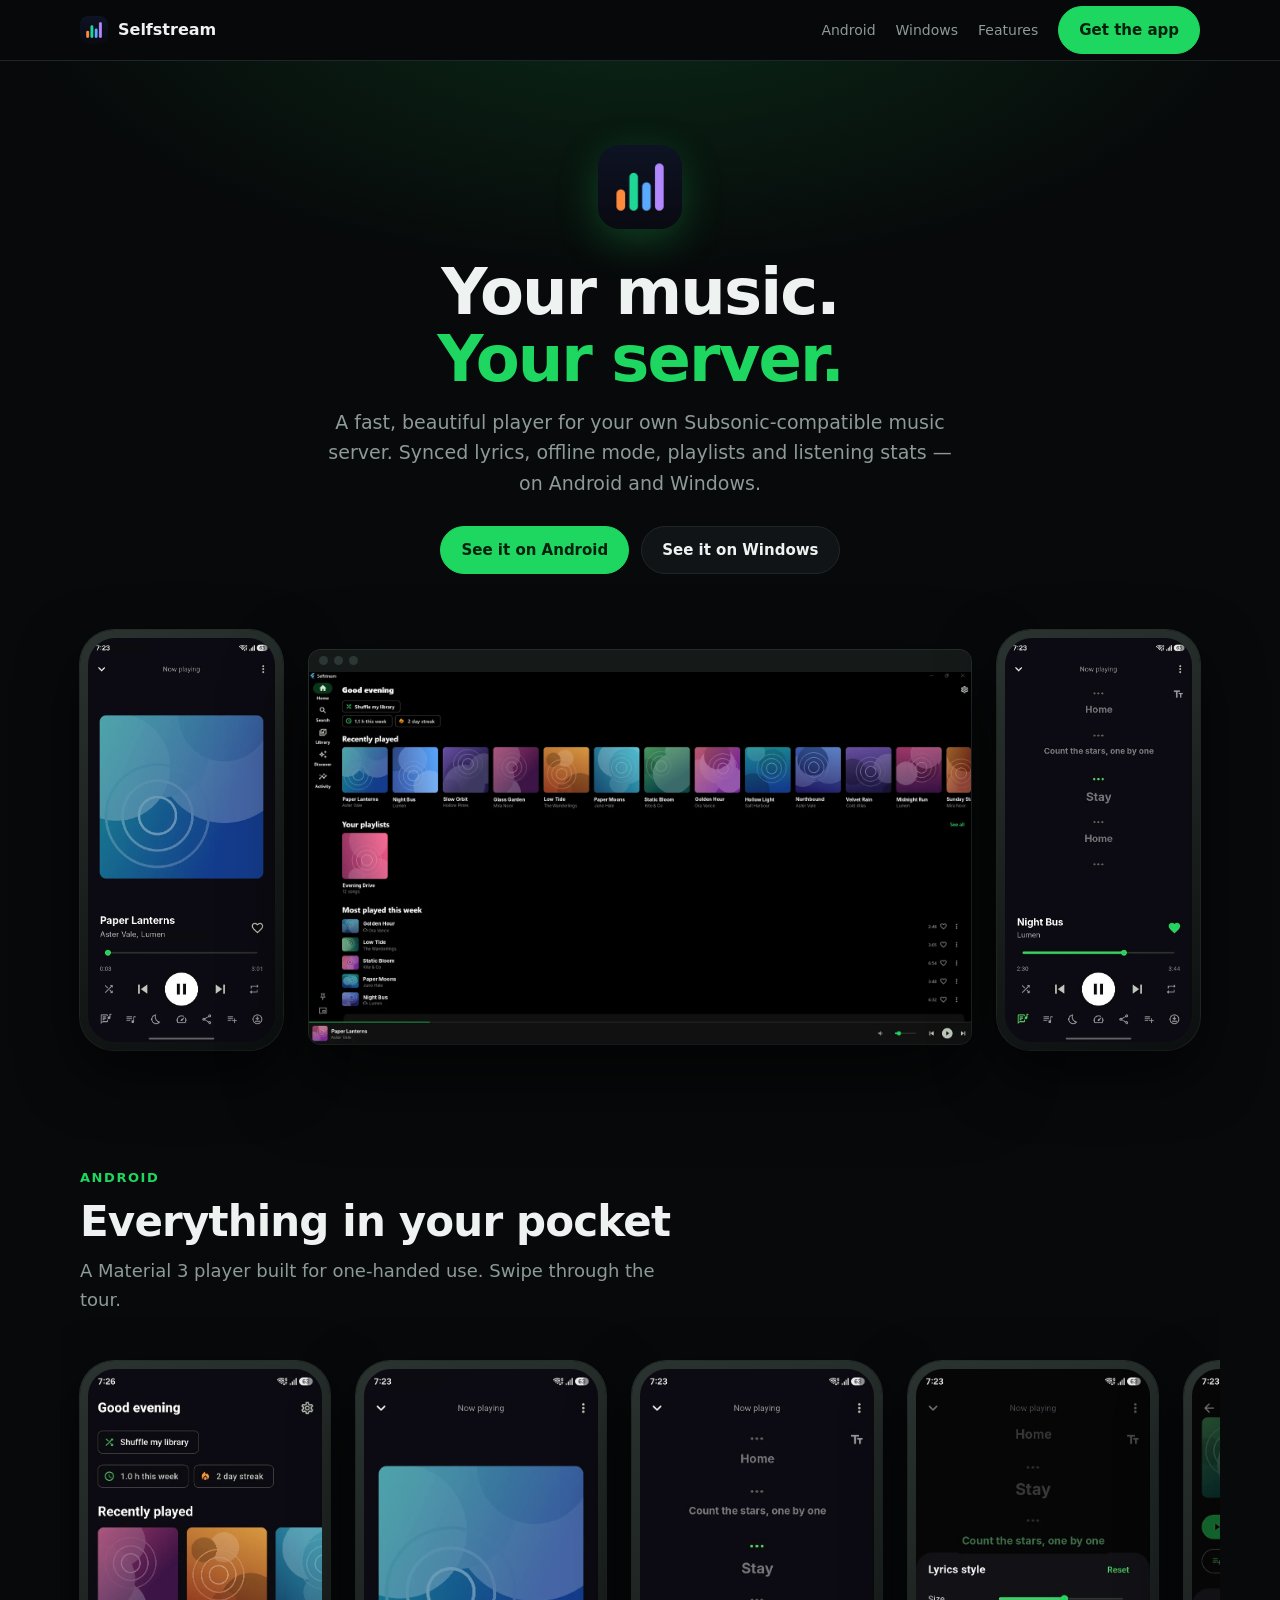
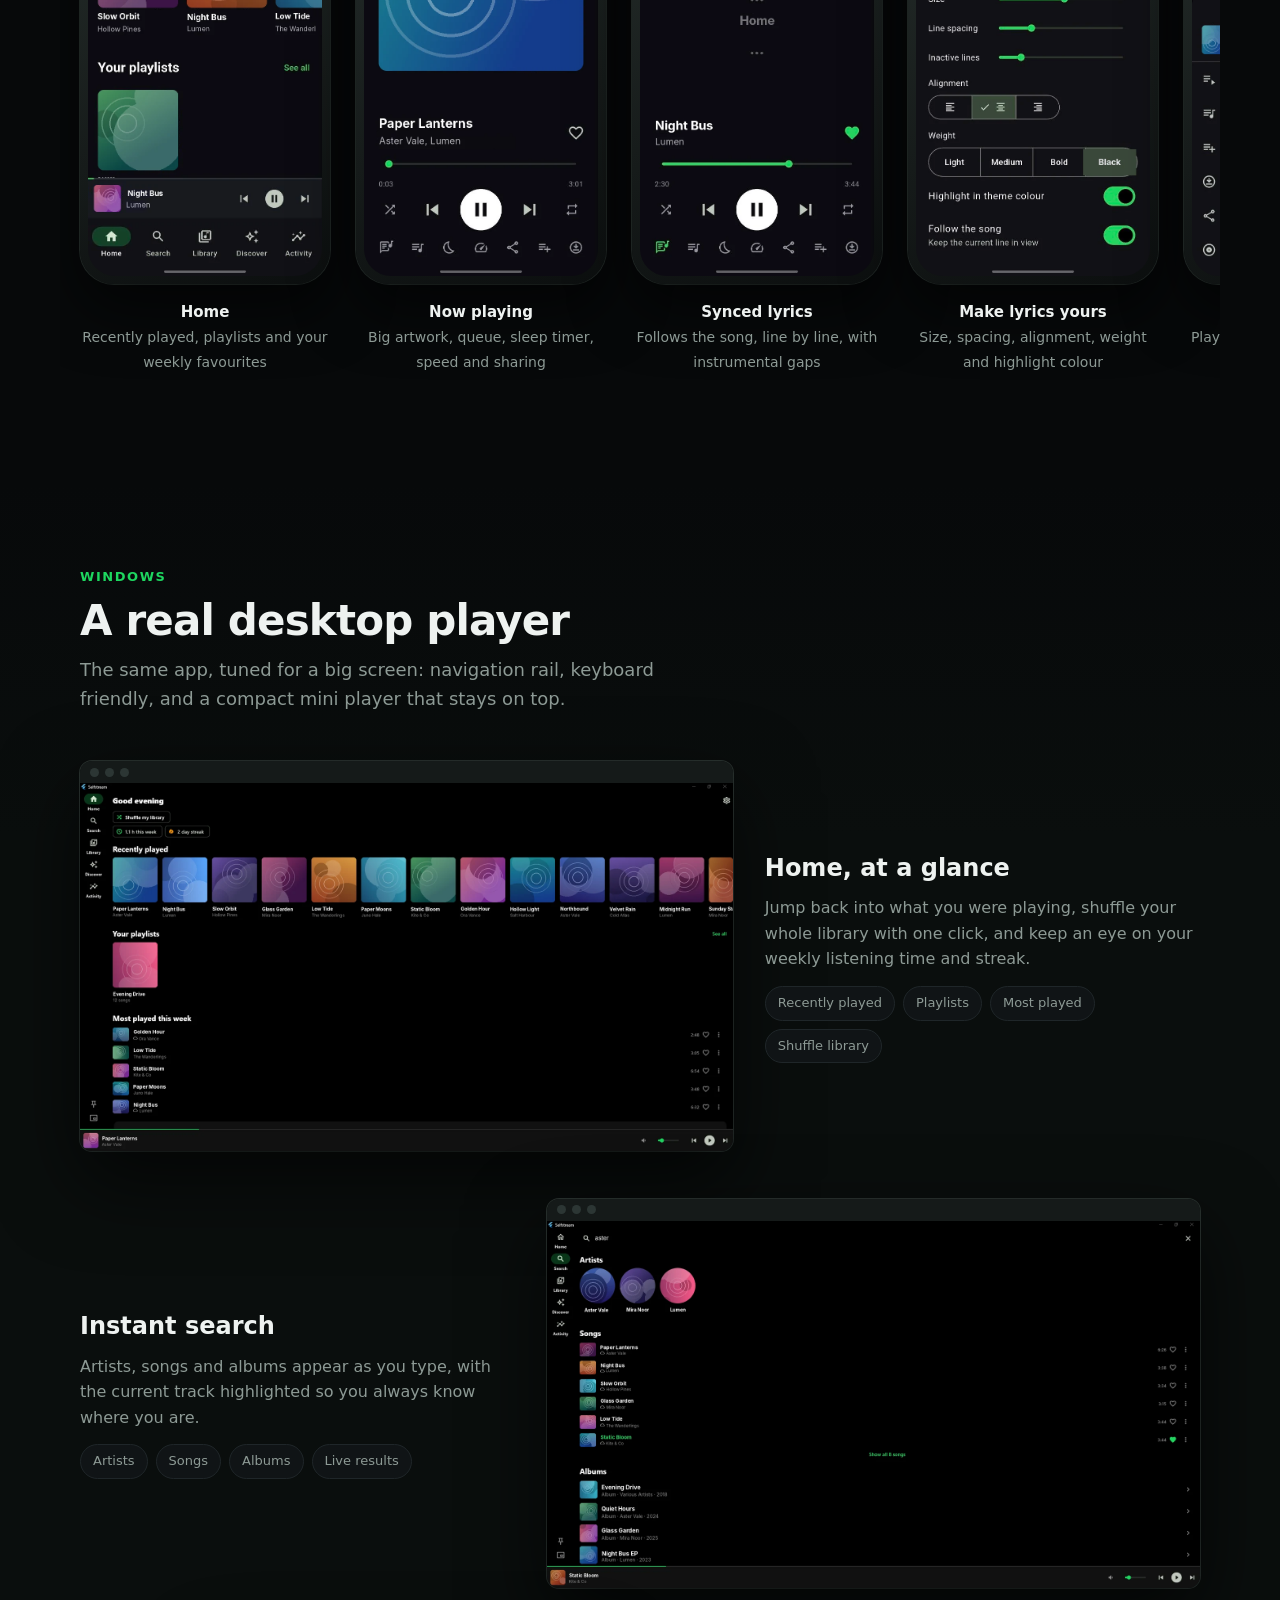
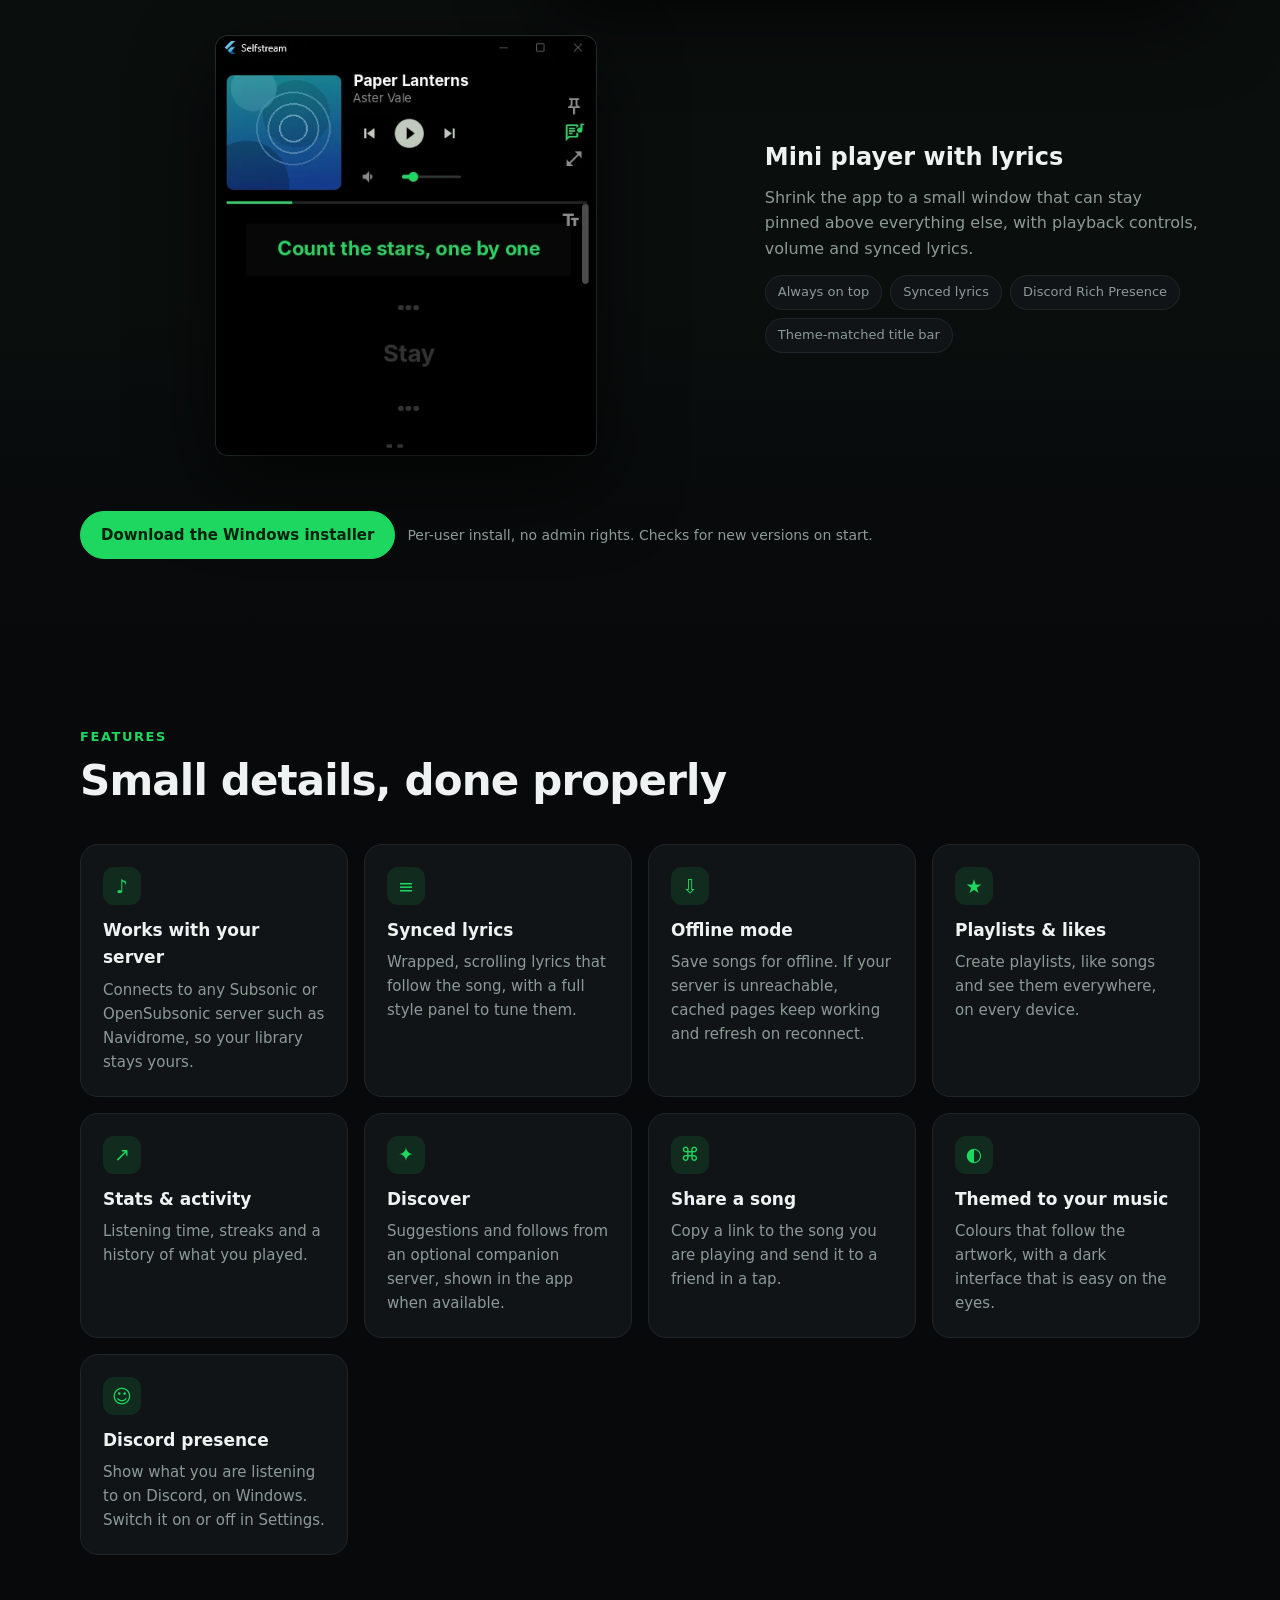
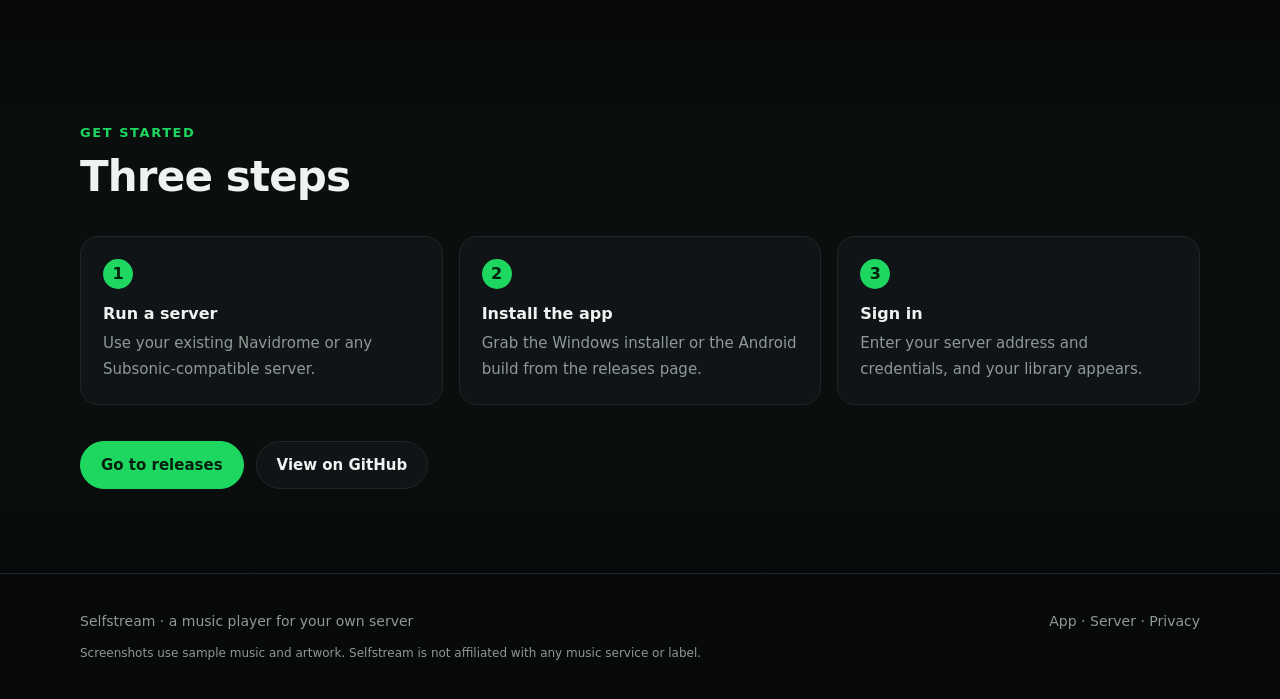
==== website/index.html @ 6398e638 "Add showcase website for Vercel Co-Authored-By: Claude Sonnet 5.5 <noreply@anthropic.com> Claude-Ses" ====
<!doctype html>
<html lang="en">
<head>
<meta charset="utf-8">
<meta name="viewport" content="width=device-width,initial-scale=1">
<title>Selfstream — your music, your server</title>
<meta name="description" content="Selfstream is a fast, good-looking music player for your own Subsonic-compatible server. Android and Windows, with lyrics, offline mode, playlists and stats.">
<meta property="og:title" content="Selfstream — your music, your server">
<meta property="og:description" content="A fast, good-looking music player for your own server. Android and Windows.">
<meta property="og:image" content="img/windows-home.webp">
<meta name="theme-color" content="#07090a">
<link rel="icon" href="favicon.png">
<link rel="stylesheet" href="style.css">
</head>
<body>
<nav><div class="wrap">
  <a class="brand" href="#top"><img src="img/icon.png" alt="">Selfstream</a>
  <span class="sp"></span>
  <a class="l" href="#android">Android</a><a class="l" href="#windows">Windows</a><a class="l" href="#features">Features</a>
  <a class="btn p" href="https://github.com/TaiDies/selfstream/releases" target="_blank" rel="noopener">Get the app</a>
</div></nav>

<header class="hero" id="top"><div class="wrap">
  <img class="ic" src="img/icon.png" alt="Selfstream icon">
  <h1>Your music.<br><em>Your server.</em></h1>
  <p class="lead">A fast, beautiful player for your own Subsonic-compatible music server. Synced lyrics, offline mode, playlists and listening stats — on Android and Windows.</p>
  <div class="cta">
    <a class="btn p" href="#android">See it on Android</a>
    <a class="btn" href="#windows">See it on Windows</a>
  </div>
  <div class="hero-shots">
    <div class="phone"><img src="img/android-player.webp" alt="Now playing screen on Android"></div>
    <div class="win"><div class="bar"><i></i><i></i><i></i></div><img src="img/windows-home.webp" alt="Home screen on Windows"></div>
    <div class="phone"><img src="img/android-lyrics.webp" alt="Synced lyrics on Android"></div>
  </div>
</div></header>

<section id="android"><div class="wrap">
  <div class="eyebrow">Android</div>
  <h2>Everything in your pocket</h2>
  <p class="sub">A Material 3 player built for one-handed use. Swipe through the tour.</p>
  <div class="rail">
    <figure><div class="phone"><img loading="lazy" src="img/android-home.webp" alt="Android home screen"></div><figcaption><b>Home</b><span>Recently played, playlists and your weekly favourites</span></figcaption></figure>
    <figure><div class="phone"><img loading="lazy" src="img/android-player.webp" alt="Android now playing"></div><figcaption><b>Now playing</b><span>Big artwork, queue, sleep timer, speed and sharing</span></figcaption></figure>
    <figure><div class="phone"><img loading="lazy" src="img/android-lyrics.webp" alt="Android synced lyrics"></div><figcaption><b>Synced lyrics</b><span>Follows the song, line by line, with instrumental gaps</span></figcaption></figure>
    <figure><div class="phone"><img loading="lazy" src="img/android-lyrics-style.webp" alt="Android lyrics style options"></div><figcaption><b>Make lyrics yours</b><span>Size, spacing, alignment, weight and highlight colour</span></figcaption></figure>
    <figure><div class="phone"><img loading="lazy" src="img/android-album.webp" alt="Android album page with song menu"></div><figcaption><b>Albums &amp; actions</b><span>Play next, queue, playlists, offline and share in one menu</span></figcaption></figure>
    <figure><div class="phone"><img loading="lazy" src="img/android-library.webp" alt="Android library"></div><figcaption><b>Library</b><span>Liked songs, playlists, albums and artists</span></figcaption></figure>
    <figure><div class="phone"><img loading="lazy" src="img/android-activity.webp" alt="Android activity screen"></div><figcaption><b>Activity</b><span>Your listening history, streaks and stats</span></figcaption></figure>
  </div>
</div></section>

<section id="windows" class="alt"><div class="wrap">
  <div class="eyebrow">Windows</div>
  <h2>A real desktop player</h2>
  <p class="sub">The same app, tuned for a big screen: navigation rail, keyboard friendly, and a compact mini player that stays on top.</p>
  <div class="split">
    <div class="win"><div class="bar"><i></i><i></i><i></i></div><img loading="lazy" src="img/windows-home.webp" alt="Windows home screen"></div>
    <div class="txt"><h3>Home, at a glance</h3><p>Jump back into what you were playing, shuffle your whole library with one click, and keep an eye on your weekly listening time and streak.</p>
      <div class="chips"><span>Recently played</span><span>Playlists</span><span>Most played</span><span>Shuffle library</span></div></div>
  </div>
  <div class="split r">
    <div class="txt"><h3>Instant search</h3><p>Artists, songs and albums appear as you type, with the current track highlighted so you always know where you are.</p>
      <div class="chips"><span>Artists</span><span>Songs</span><span>Albums</span><span>Live results</span></div></div>
    <div class="win"><div class="bar"><i></i><i></i><i></i></div><img loading="lazy" src="img/windows-search.webp" alt="Windows search"></div>
  </div>
  <div class="split">
    <div class="mini"><div class="win"><img loading="lazy" src="img/windows-mini.webp" alt="Windows mini player with lyrics"></div></div>
    <div class="txt"><h3>Mini player with lyrics</h3><p>Shrink the app to a small window that can stay pinned above everything else, with playback controls, volume and synced lyrics.</p>
      <div class="chips"><span>Always on top</span><span>Synced lyrics</span><span>Discord Rich Presence</span><span>Theme-matched title bar</span></div></div>
  </div>
  <div class="cta" style="margin-top:56px;justify-content:flex-start"><a class="btn p" href="https://github.com/TaiDies/selfstream/releases" target="_blank" rel="noopener">Download the Windows installer</a>
  <span style="color:var(--mute);align-self:center;font-size:14px">Per-user install, no admin rights. Checks for new versions on start.</span></div>
</div></section>

<section id="features"><div class="wrap">
  <div class="eyebrow">Features</div>
  <h2>Small details, done properly</h2>
  <div class="grid">
    <div class="card"><div class="i">♪</div><h4>Works with your server</h4><p>Connects to any Subsonic or OpenSubsonic server such as Navidrome, so your library stays yours.</p></div>
    <div class="card"><div class="i">≡</div><h4>Synced lyrics</h4><p>Wrapped, scrolling lyrics that follow the song, with a full style panel to tune them.</p></div>
    <div class="card"><div class="i">⇩</div><h4>Offline mode</h4><p>Save songs for offline. If your server is unreachable, cached pages keep working and refresh on reconnect.</p></div>
    <div class="card"><div class="i">★</div><h4>Playlists &amp; likes</h4><p>Create playlists, like songs and see them everywhere, on every device.</p></div>
    <div class="card"><div class="i">↗</div><h4>Stats &amp; activity</h4><p>Listening time, streaks and a history of what you played.</p></div>
    <div class="card"><div class="i">✦</div><h4>Discover</h4><p>Suggestions and follows from an optional companion server, shown in the app when available.</p></div>
    <div class="card"><div class="i">⌘</div><h4>Share a song</h4><p>Copy a link to the song you are playing and send it to a friend in a tap.</p></div>
    <div class="card"><div class="i">◐</div><h4>Themed to your music</h4><p>Colours that follow the artwork, with a dark interface that is easy on the eyes.</p></div>
    <div class="card"><div class="i">☺</div><h4>Discord presence</h4><p>Show what you are listening to on Discord, on Windows. Switch it on or off in Settings.</p></div>
  </div>
</div></section>

<section class="alt"><div class="wrap">
  <div class="eyebrow">Get started</div>
  <h2>Three steps</h2>
  <div class="how">
    <div><b>Run a server</b><span>Use your existing Navidrome or any Subsonic-compatible server.</span></div>
    <div><b>Install the app</b><span>Grab the Windows installer or the Android build from the releases page.</span></div>
    <div><b>Sign in</b><span>Enter your server address and credentials, and your library appears.</span></div>
  </div>
  <div class="cta" style="margin-top:36px;justify-content:flex-start"><a class="btn p" href="https://github.com/TaiDies/selfstream/releases" target="_blank" rel="noopener">Go to releases</a><a class="btn" href="https://github.com/TaiDies/selfstream" target="_blank" rel="noopener">View on GitHub</a></div>
</div></section>

<footer><div class="wrap">
  <span>Selfstream · a music player for your own server</span>
  <span><a href="https://github.com/TaiDies/selfstream" target="_blank" rel="noopener">App</a> · <a href="https://github.com/TaiDies/selfstream-server" target="_blank" rel="noopener">Server</a> · <a href="https://github.com/TaiDies/selfstream/blob/main/docs/PRIVACY.md" target="_blank" rel="noopener">Privacy</a></span>
</div>
<div class="wrap" style="margin-top:12px;font-size:12px"><span>Screenshots use sample music and artwork. Selfstream is not affiliated with any music service or label.</span></div></footer>
</body></html>
---- website/style.css ----
:root{--bg:#07090a;--panel:#101416;--line:#1f2629;--text:#eef2f0;--mute:#8d9a95;--g:#1ed760;--g2:#0f8a3f}
*{box-sizing:border-box}html{scroll-behavior:smooth}
body{margin:0;background:var(--bg);color:var(--text);font:16px/1.6 Inter,system-ui,-apple-system,Segoe UI,Roboto,sans-serif;-webkit-font-smoothing:antialiased}
a{color:inherit;text-decoration:none}
.wrap{max-width:1160px;margin:0 auto;padding:0 20px}
nav{position:sticky;top:0;z-index:10;backdrop-filter:blur(14px);background:rgba(7,9,10,.75);border-bottom:1px solid var(--line)}
nav .wrap{display:flex;align-items:center;gap:20px;height:60px}
.brand{display:flex;align-items:center;gap:10px;font-weight:700}.brand img{width:28px;height:28px;border-radius:8px}
nav .sp{flex:1}nav a.l{color:var(--mute);font-size:14px}nav a.l:hover{color:var(--text)}
.btn{display:inline-flex;align-items:center;gap:8px;padding:11px 20px;border-radius:999px;font-weight:600;font-size:15px;border:1px solid var(--line);background:var(--panel);transition:.15s}
.btn:hover{border-color:#34403f;transform:translateY(-1px)}
.btn.p{background:var(--g);color:#04210e;border-color:var(--g)}.btn.p:hover{background:#3fe57a}
.hero{padding:84px 0 40px;text-align:center;background:radial-gradient(900px 420px at 50% -80px,rgba(30,215,96,.16),transparent 70%)}
.hero img.ic{width:84px;height:84px;border-radius:22px;box-shadow:0 12px 40px rgba(30,215,96,.25)}
h1{font-size:clamp(36px,6vw,64px);line-height:1.05;margin:22px 0 14px;letter-spacing:-.03em}
h1 em{font-style:normal;color:var(--g)}
.lead{max-width:640px;margin:0 auto 28px;color:var(--mute);font-size:19px}
.cta{display:flex;gap:12px;justify-content:center;flex-wrap:wrap}
.hero-shots{display:flex;justify-content:center;align-items:flex-end;gap:26px;margin-top:56px}
.hero-shots .win{width:min(760px,64vw)}.hero-shots .phone{width:min(230px,24vw);margin-bottom:-6px}
section{padding:84px 0}
.eyebrow{color:var(--g);font-weight:600;font-size:13px;letter-spacing:.12em;text-transform:uppercase}
h2{font-size:clamp(28px,4vw,42px);line-height:1.1;margin:10px 0 12px;letter-spacing:-.02em}
.sub{color:var(--mute);max-width:620px;font-size:18px;margin:0}
.phone{border-radius:34px;padding:8px;background:linear-gradient(160deg,#2a3330,#0c0f0f);box-shadow:0 24px 60px rgba(0,0,0,.6),0 0 0 1px #2a3330}
.phone img{display:block;width:100%;border-radius:27px}
.win{border-radius:12px;background:#0c0f0f;box-shadow:0 30px 80px rgba(0,0,0,.65),0 0 0 1px #2a3330;overflow:hidden}
.win .bar{height:22px;background:#151a19;display:flex;align-items:center;gap:6px;padding:0 10px}
.win .bar i{width:9px;height:9px;border-radius:50%;background:#2c3634;display:block}
.win img{display:block;width:100%}
.rail{display:flex;gap:26px;overflow-x:auto;padding:46px 20px 24px;margin:0 -20px;scroll-snap-type:x mandatory;scrollbar-width:thin;scrollbar-color:#2a3330 transparent}
.rail figure{margin:0;flex:0 0 250px;scroll-snap-align:center}
figcaption{margin-top:16px;text-align:center}figcaption b{display:block;font-size:15px}figcaption span{color:var(--mute);font-size:14px}
.split{display:grid;grid-template-columns:1.5fr 1fr;gap:32px;align-items:center;margin-top:48px}
.split.r{grid-template-columns:1fr 1.5fr}.split .txt h3{font-size:24px;margin:0 0 8px}.split .txt p{color:var(--mute);margin:0 0 14px}
.mini{width:min(380px,100%);justify-self:center}
.chips{display:flex;flex-wrap:wrap;gap:8px}.chips span{padding:6px 12px;border:1px solid var(--line);border-radius:999px;font-size:13px;color:var(--mute);background:var(--panel)}
.grid{display:grid;grid-template-columns:repeat(auto-fit,minmax(260px,1fr));gap:16px;margin-top:40px}
.card{background:var(--panel);border:1px solid var(--line);border-radius:18px;padding:22px}
.card .i{width:38px;height:38px;border-radius:11px;background:rgba(30,215,96,.12);color:var(--g);display:grid;place-items:center;font-size:19px;margin-bottom:12px}
.card h4{margin:0 0 6px;font-size:17px}.card p{margin:0;color:var(--mute);font-size:15px}
.alt{background:linear-gradient(180deg,transparent,#0a0e0d 20%,#0a0e0d 80%,transparent)}
.how{counter-reset:s;display:grid;grid-template-columns:repeat(auto-fit,minmax(240px,1fr));gap:16px;margin-top:36px}
.how div{counter-increment:s;background:var(--panel);border:1px solid var(--line);border-radius:18px;padding:22px}
.how div:before{content:counter(s);display:grid;place-items:center;width:30px;height:30px;border-radius:50%;background:var(--g);color:#04210e;font-weight:700;margin-bottom:12px}
.how b{display:block;margin-bottom:4px}.how span{color:var(--mute);font-size:15px}
footer{border-top:1px solid var(--line);padding:36px 0;color:var(--mute);font-size:14px}
footer .wrap{display:flex;flex-wrap:wrap;gap:16px;justify-content:space-between}
footer a:hover{color:var(--text)}
@media(max-width:820px){.split,.split.r{grid-template-columns:1fr}.hero-shots .phone{display:none}.hero-shots .win{width:100%}nav a.l{display:none}}
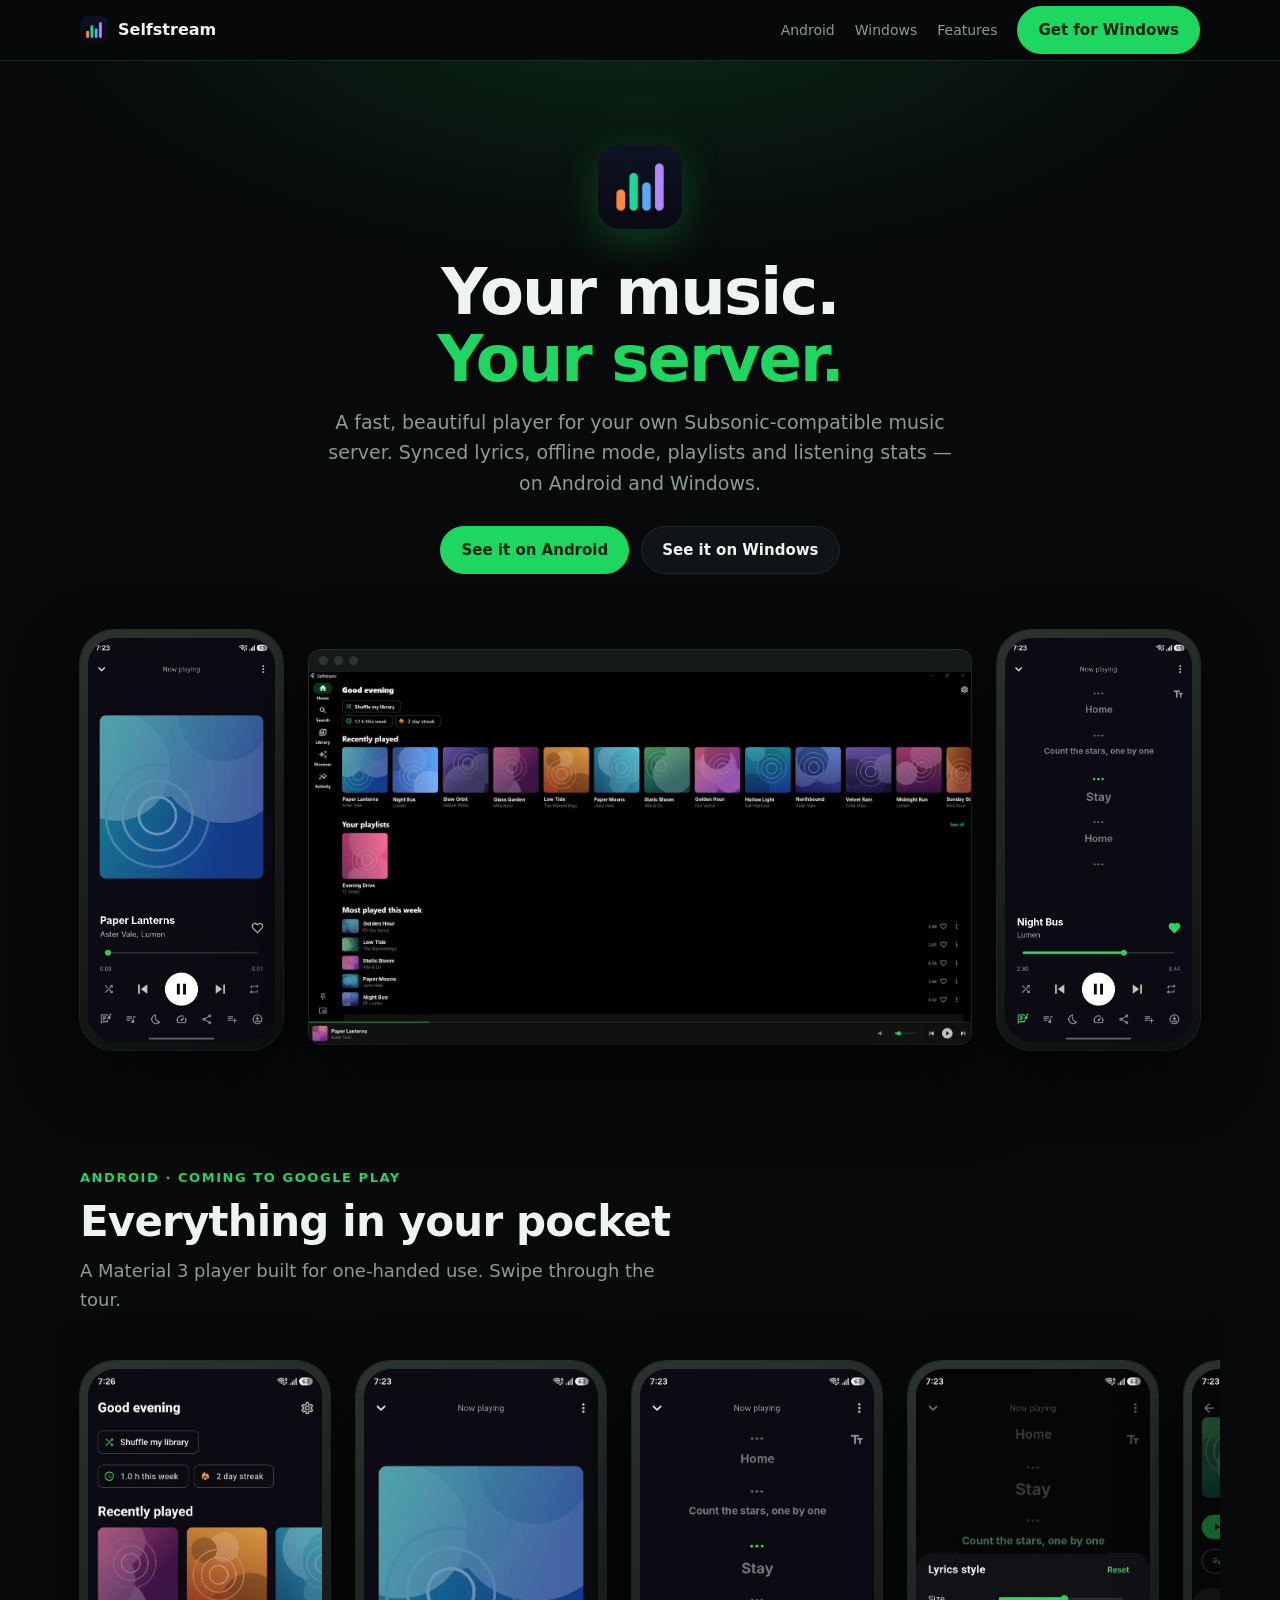
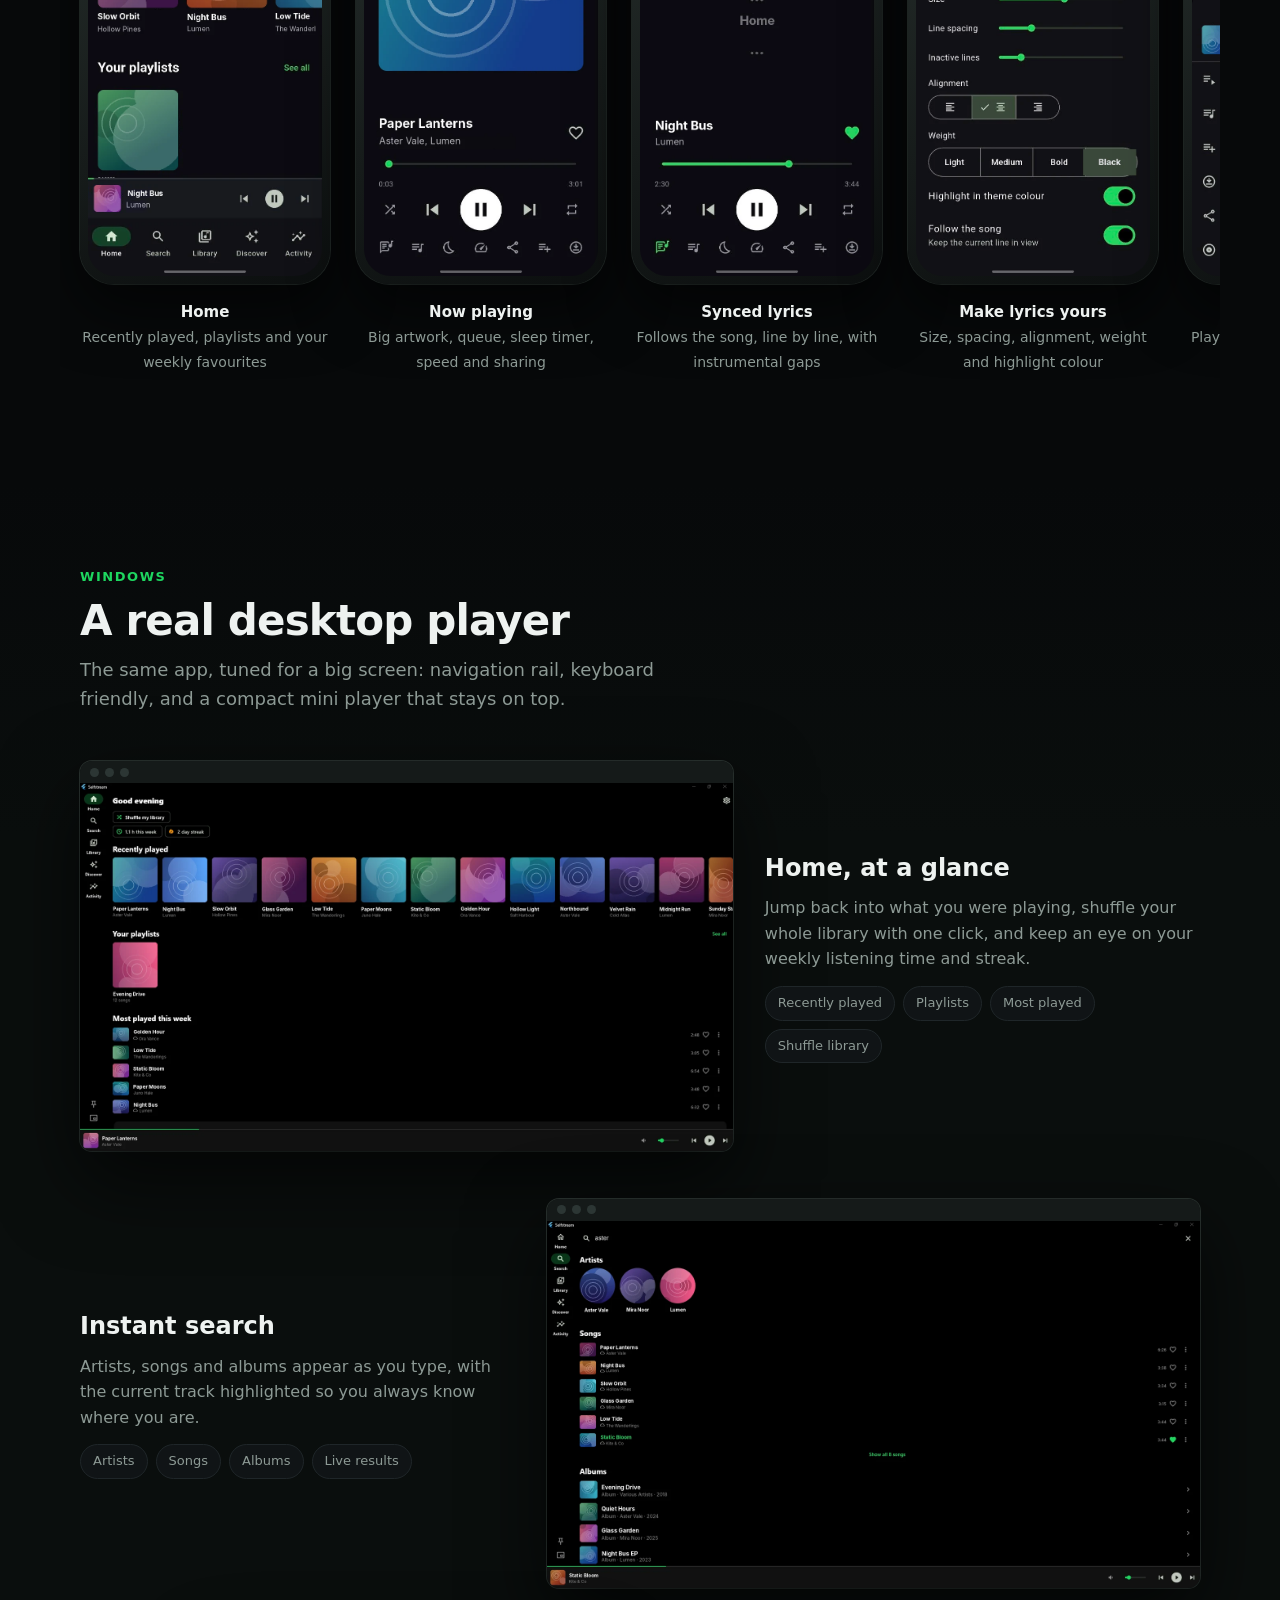
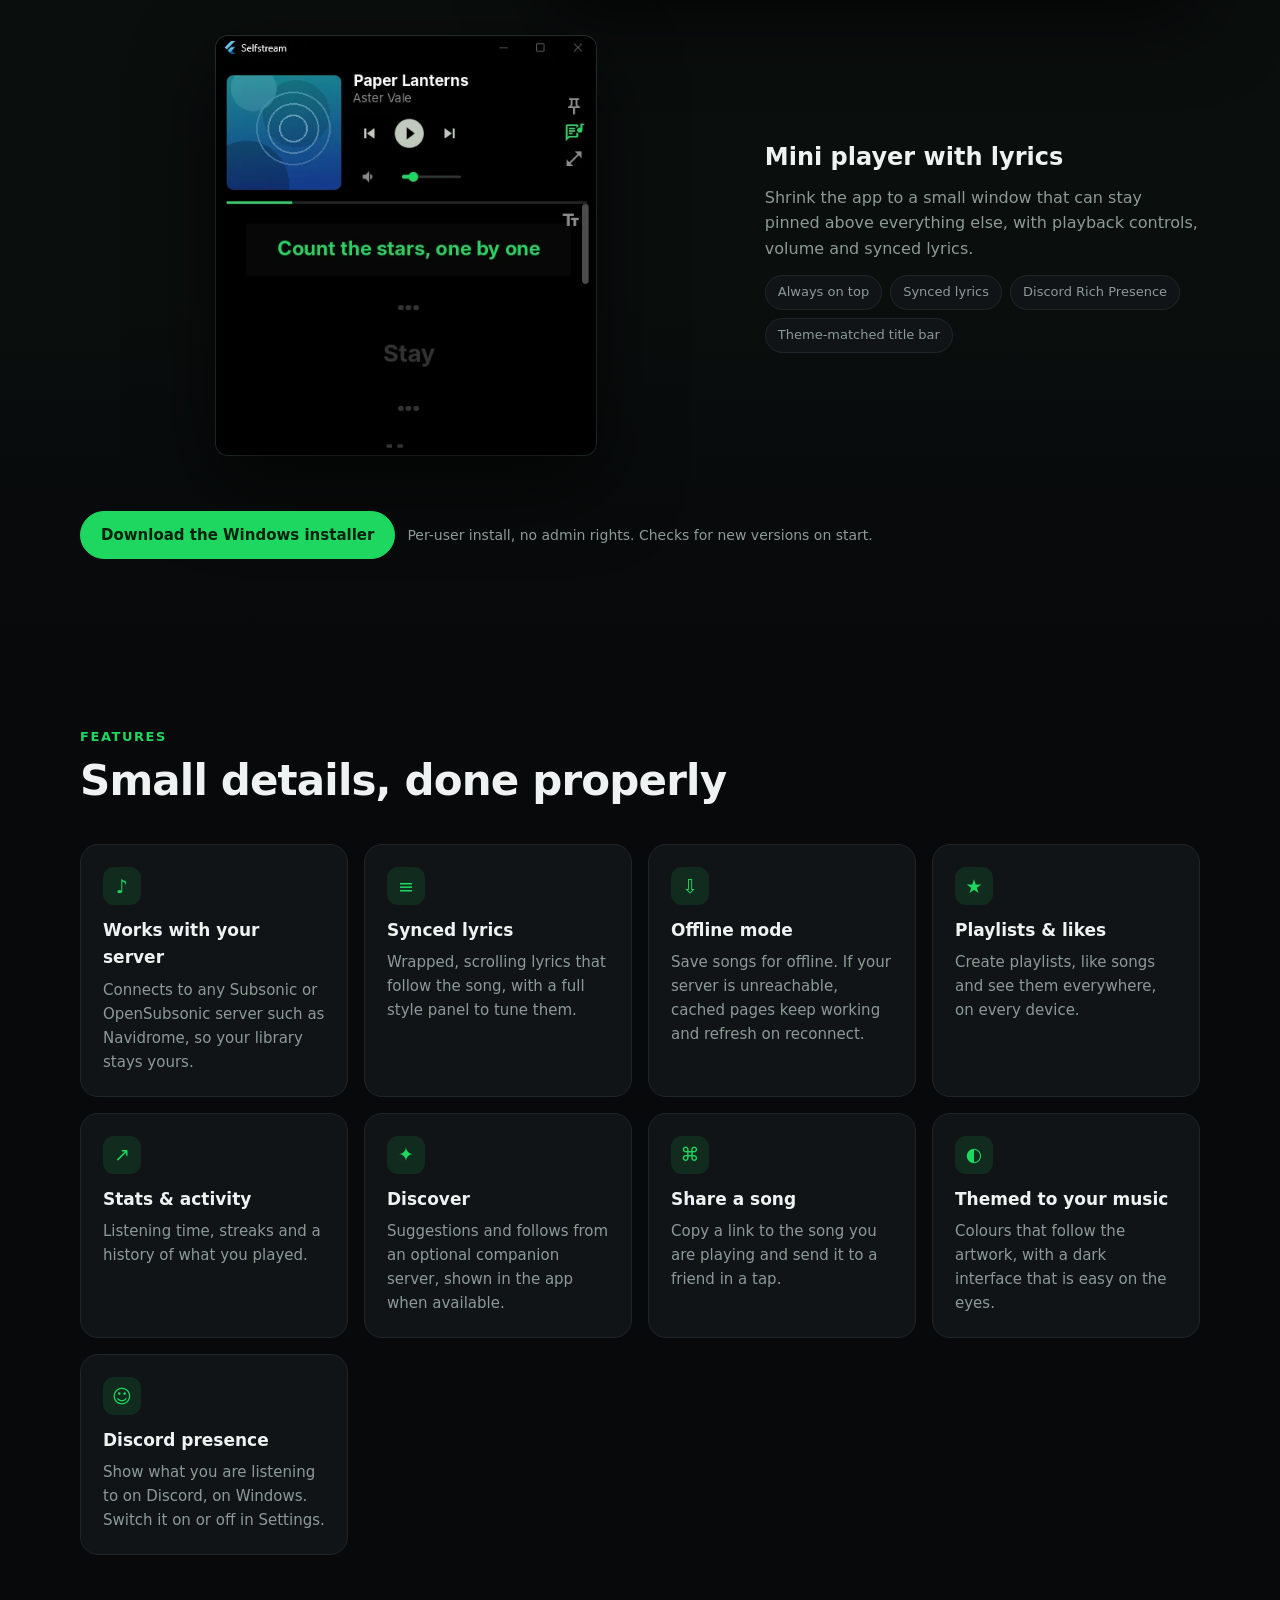
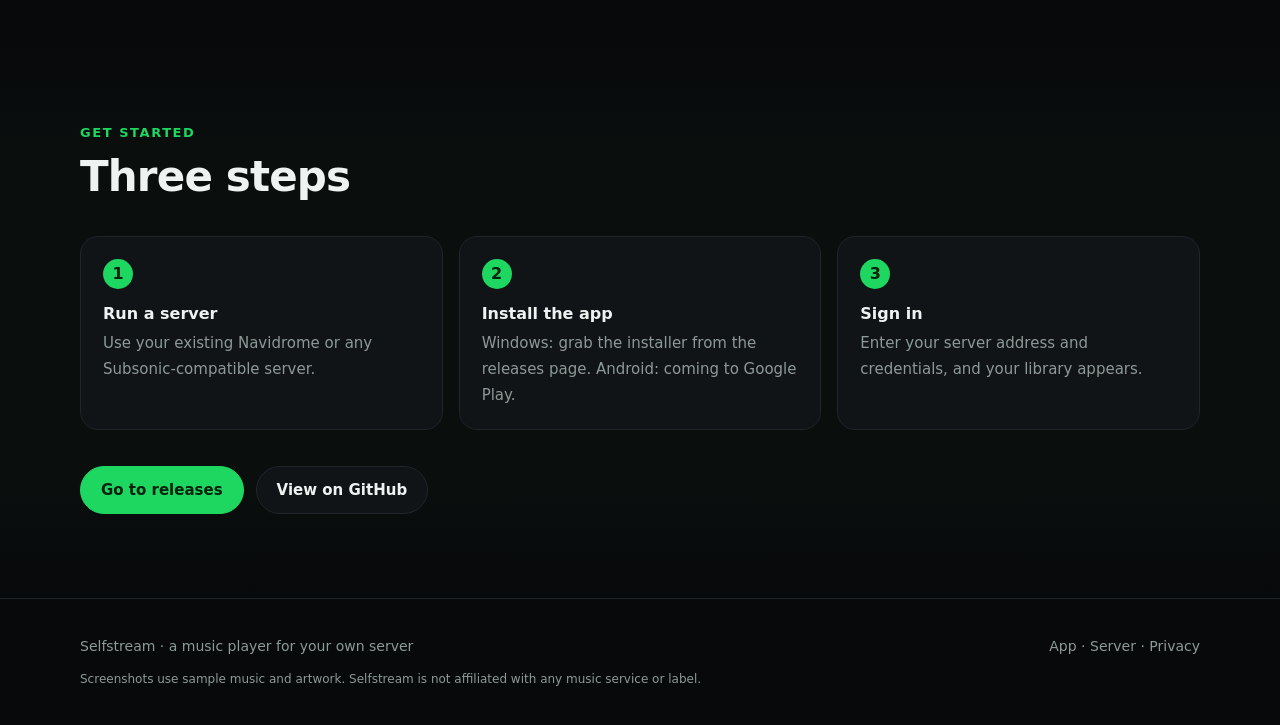
==== commit 75745d20: "Move Android build and Play Store files to the private selfstream-mobile repo Public repo is now Win" ====
--- a/website/index.html
+++ b/website/index.html
@@ -7,9 +7,10 @@
 <meta name="description" content="Selfstream is a fast, good-looking music player for your own Subsonic-compatible server. Android and Windows, with lyrics, offline mode, playlists and stats.">
 <meta property="og:title" content="Selfstream — your music, your server">
 <meta property="og:description" content="A fast, good-looking music player for your own server. Android and Windows.">
-<meta property="og:image" content="img/windows-home.webp">
+<meta property="og:image" content="img/icon.png">
 <meta name="theme-color" content="#07090a">
 <link rel="icon" href="favicon.png">
+<link rel="apple-touch-icon" href="img/icon.png">
 <link rel="stylesheet" href="style.css">
 </head>
 <body>
@@ -17,7 +18,7 @@
   <a class="brand" href="#top"><img src="img/icon.png" alt="">Selfstream</a>
   <span class="sp"></span>
   <a class="l" href="#android">Android</a><a class="l" href="#windows">Windows</a><a class="l" href="#features">Features</a>
-  <a class="btn p" href="https://github.com/TaiDies/selfstream/releases" target="_blank" rel="noopener">Get the app</a>
+  <a class="btn p" href="https://github.com/TaiDies/selfstream/releases" target="_blank" rel="noopener">Get for Windows</a>
 </div></nav>
 
 <header class="hero" id="top"><div class="wrap">
@@ -36,7 +37,7 @@
 </div></header>
 
 <section id="android"><div class="wrap">
-  <div class="eyebrow">Android</div>
+  <div class="eyebrow">Android · coming to Google Play</div>
   <h2>Everything in your pocket</h2>
   <p class="sub">A Material 3 player built for one-handed use. Swipe through the tour.</p>
   <div class="rail">
@@ -94,7 +95,7 @@
   <h2>Three steps</h2>
   <div class="how">
     <div><b>Run a server</b><span>Use your existing Navidrome or any Subsonic-compatible server.</span></div>
-    <div><b>Install the app</b><span>Grab the Windows installer or the Android build from the releases page.</span></div>
+    <div><b>Install the app</b><span>Windows: grab the installer from the releases page. Android: coming to Google Play.</span></div>
     <div><b>Sign in</b><span>Enter your server address and credentials, and your library appears.</span></div>
   </div>
   <div class="cta" style="margin-top:36px;justify-content:flex-start"><a class="btn p" href="https://github.com/TaiDies/selfstream/releases" target="_blank" rel="noopener">Go to releases</a><a class="btn" href="https://github.com/TaiDies/selfstream" target="_blank" rel="noopener">View on GitHub</a></div>
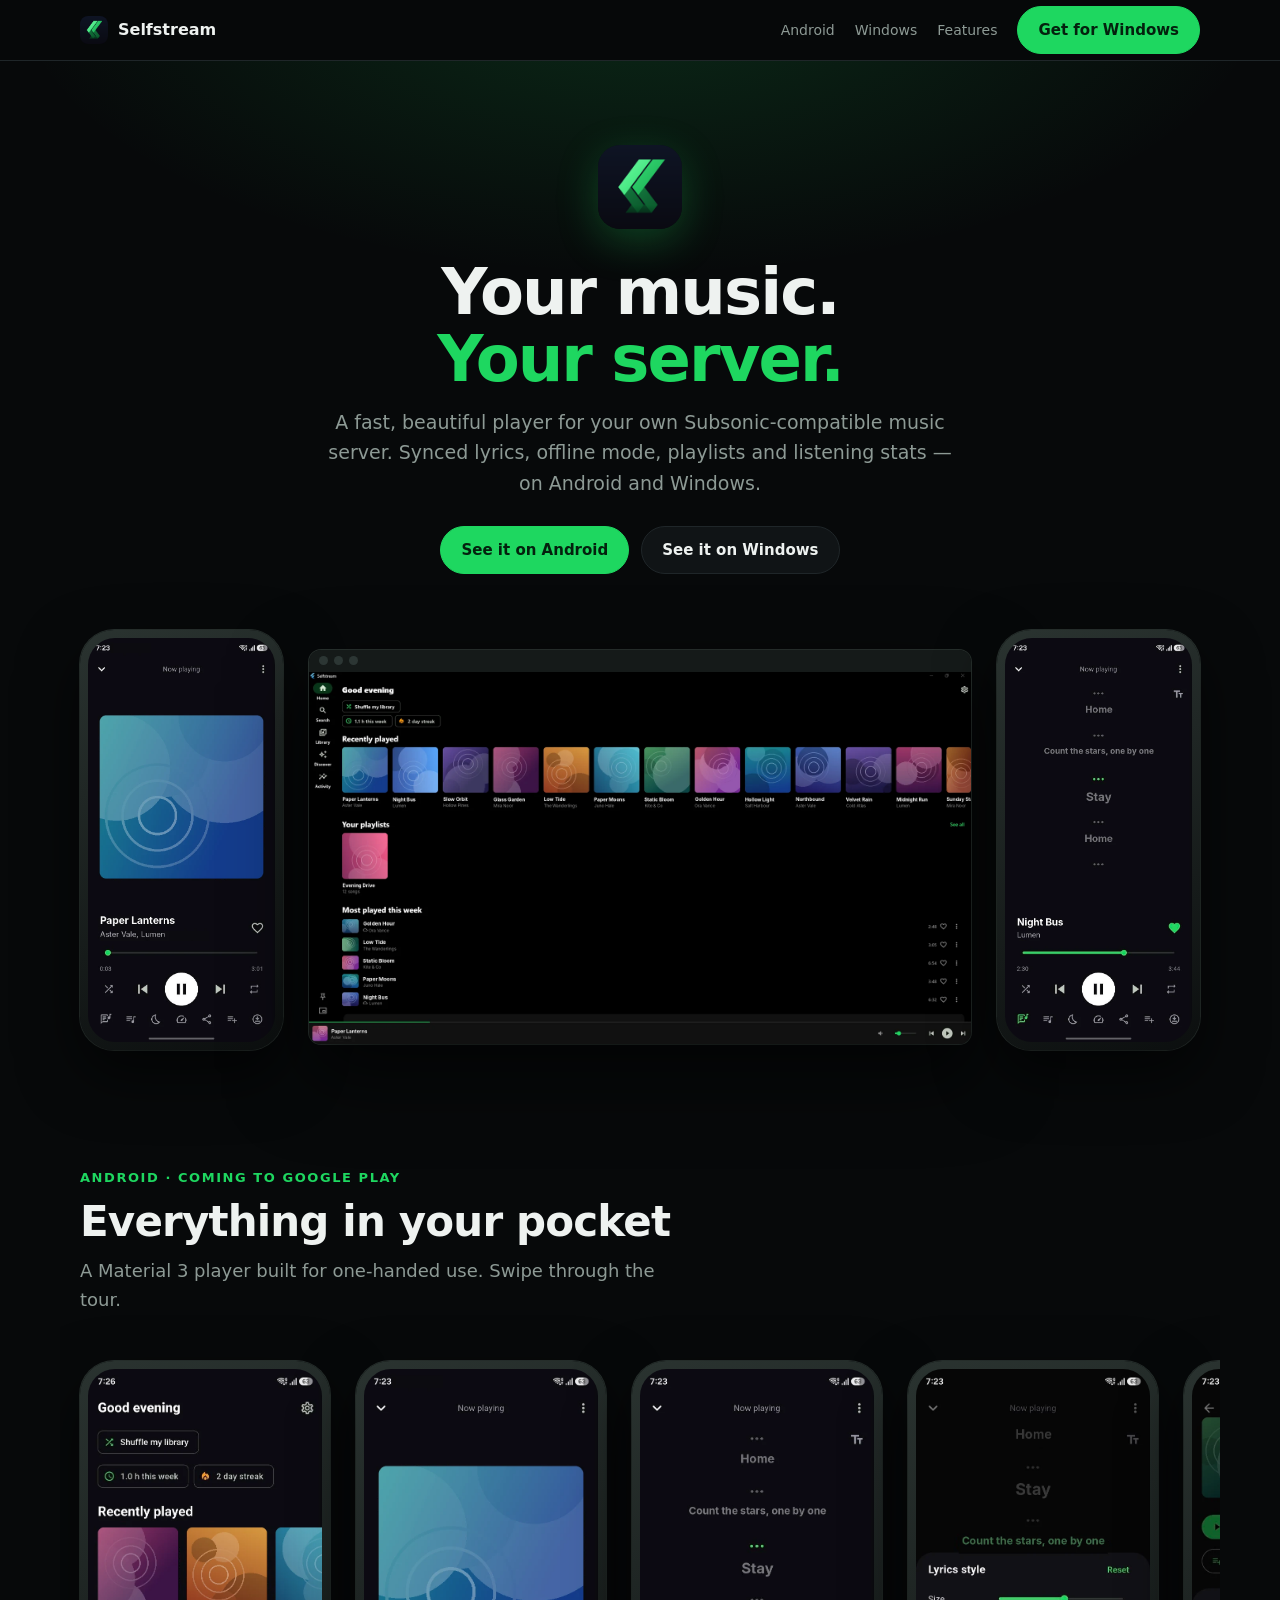
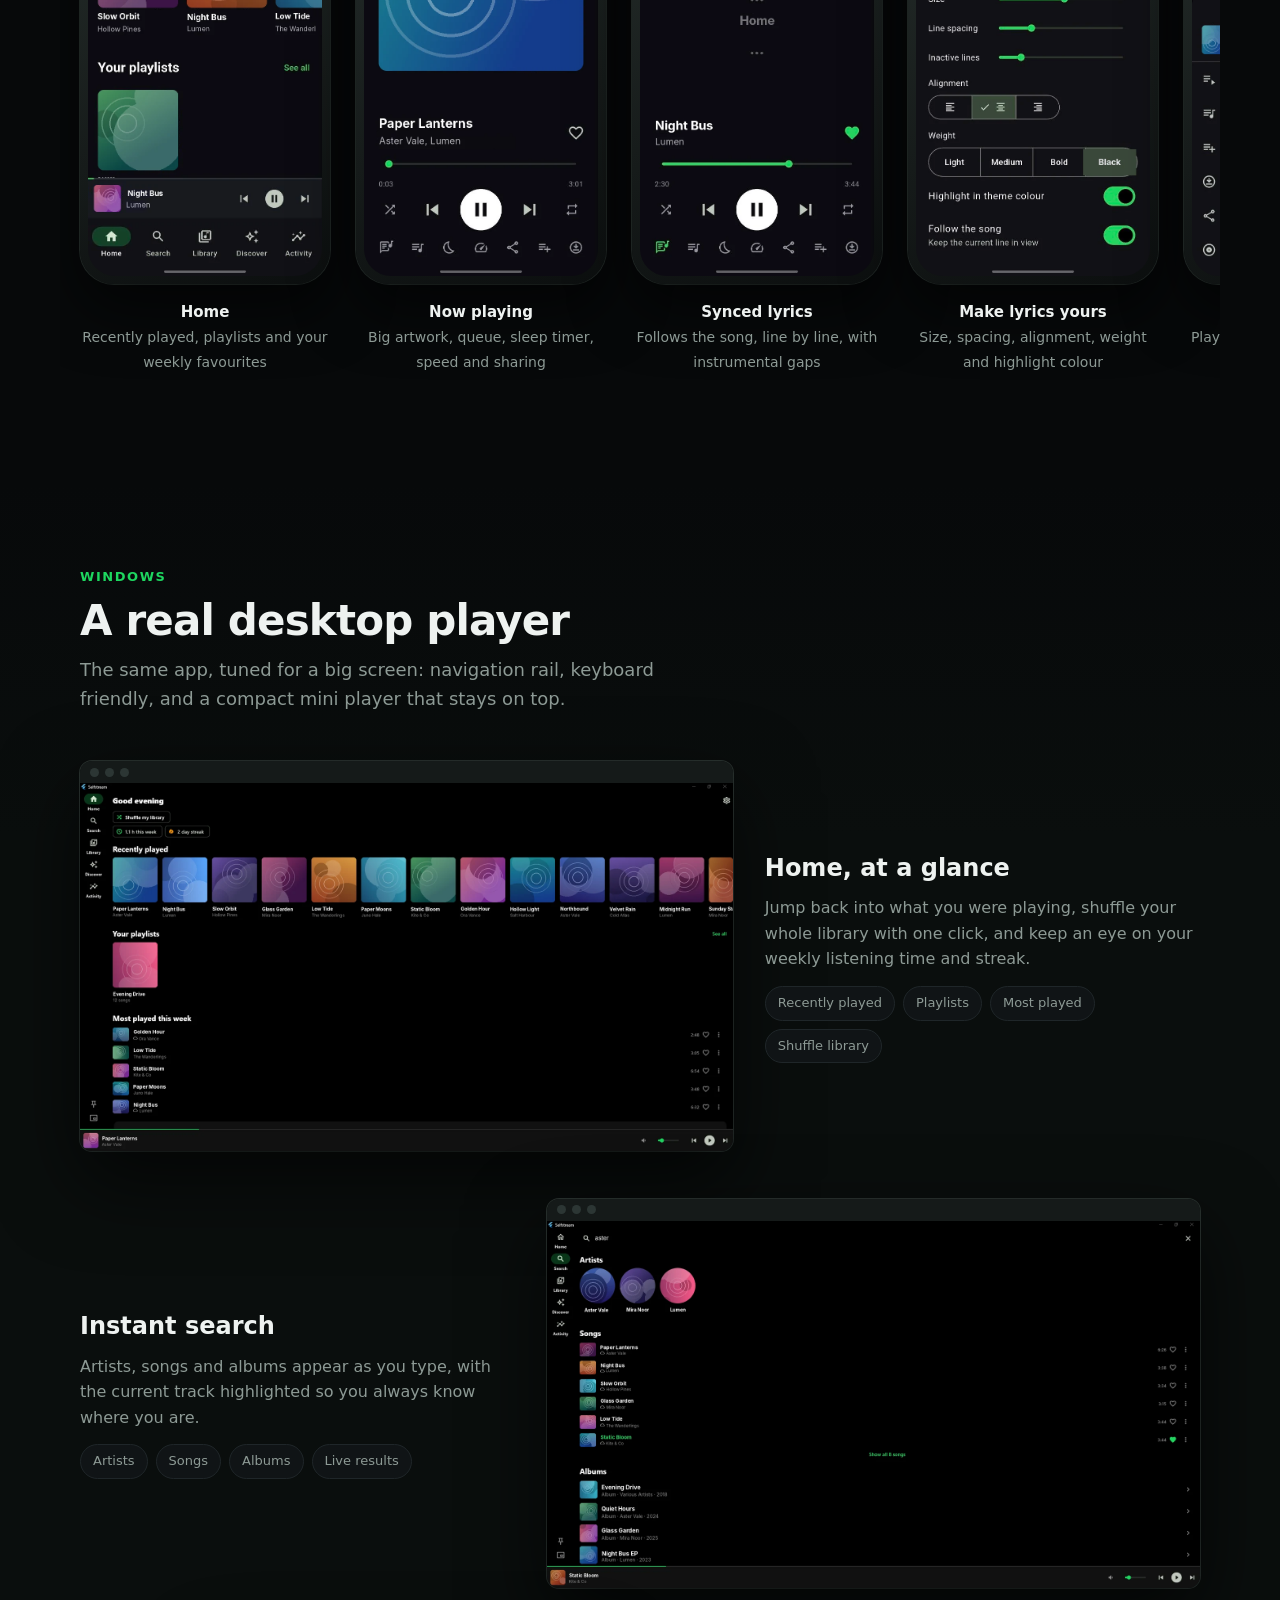
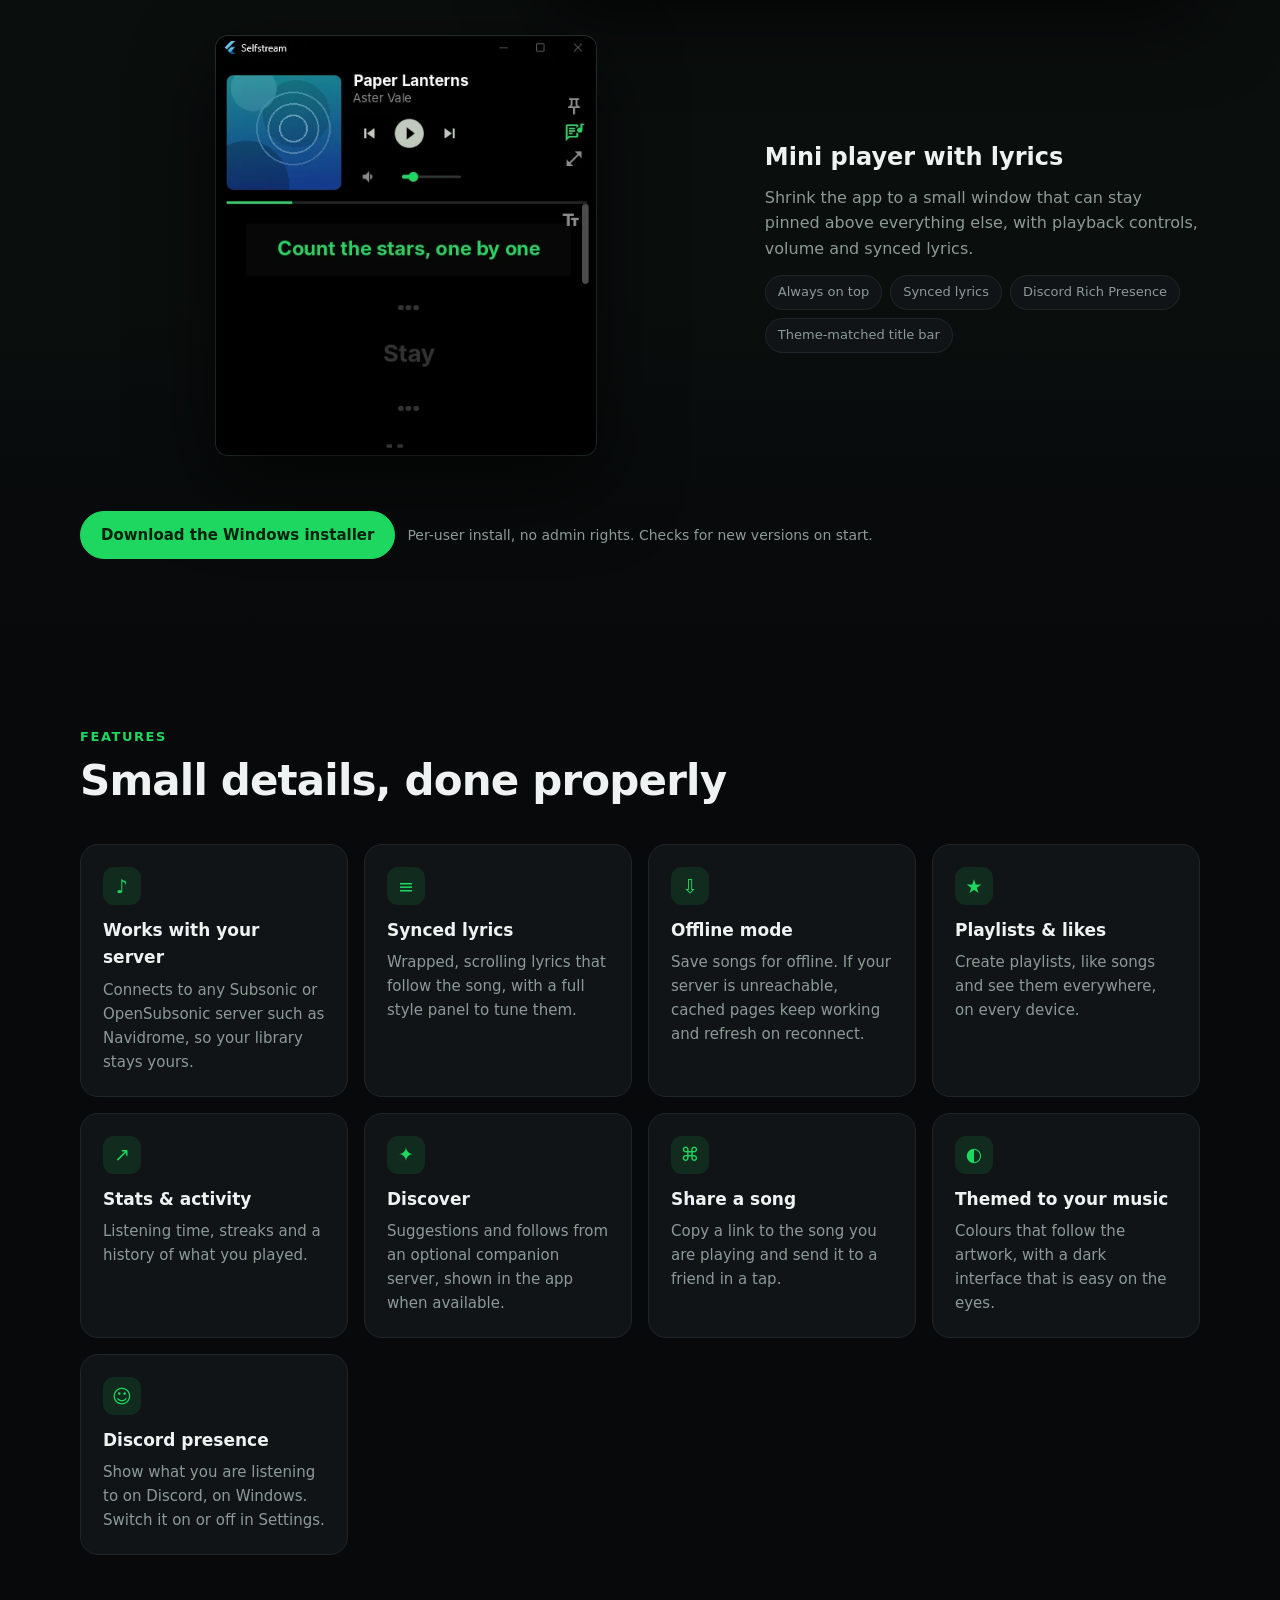
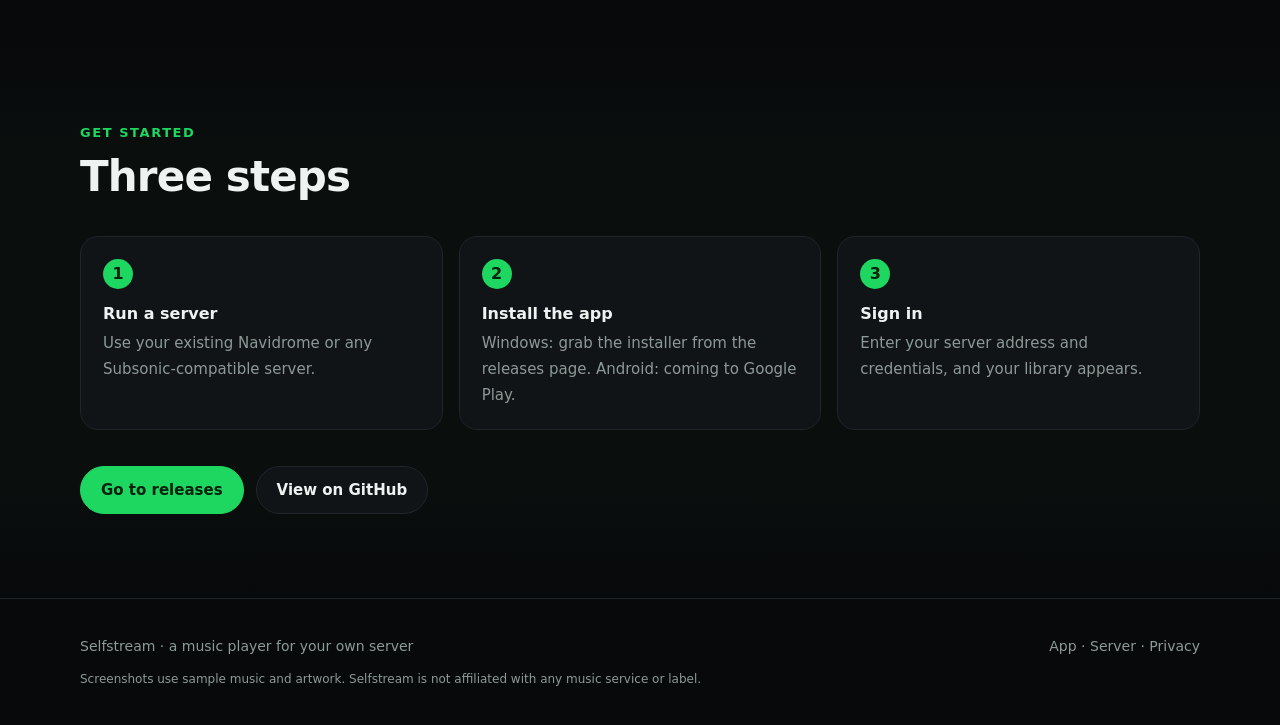
==== commit 36818c8a: "Website: new file names for the logo so browsers drop the cached old icon; shorter image cache Co-Au" ====
--- a/website/index.html
+++ b/website/index.html
@@ -7,22 +7,22 @@
 <meta name="description" content="Selfstream is a fast, good-looking music player for your own Subsonic-compatible server. Android and Windows, with lyrics, offline mode, playlists and stats.">
 <meta property="og:title" content="Selfstream — your music, your server">
 <meta property="og:description" content="A fast, good-looking music player for your own server. Android and Windows.">
-<meta property="og:image" content="img/icon.png">
+<meta property="og:image" content="img/logo-v2.png">
 <meta name="theme-color" content="#07090a">
-<link rel="icon" href="favicon.png">
-<link rel="apple-touch-icon" href="img/icon.png">
+<link rel="icon" href="favicon-v2.png">
+<link rel="apple-touch-icon" href="img/logo-v2.png">
 <link rel="stylesheet" href="style.css">
 </head>
 <body>
 <nav><div class="wrap">
-  <a class="brand" href="#top"><img src="img/icon.png" alt="">Selfstream</a>
+  <a class="brand" href="#top"><img src="img/logo-v2.png" alt="">Selfstream</a>
   <span class="sp"></span>
   <a class="l" href="#android">Android</a><a class="l" href="#windows">Windows</a><a class="l" href="#features">Features</a>
   <a class="btn p" href="https://github.com/TaiDies/selfstream/releases" target="_blank" rel="noopener">Get for Windows</a>
 </div></nav>
 
 <header class="hero" id="top"><div class="wrap">
-  <img class="ic" src="img/icon.png" alt="Selfstream icon">
+  <img class="ic" src="img/logo-v2.png" alt="Selfstream icon">
   <h1>Your music.<br><em>Your server.</em></h1>
   <p class="lead">A fast, beautiful player for your own Subsonic-compatible music server. Synced lyrics, offline mode, playlists and listening stats — on Android and Windows.</p>
   <div class="cta">
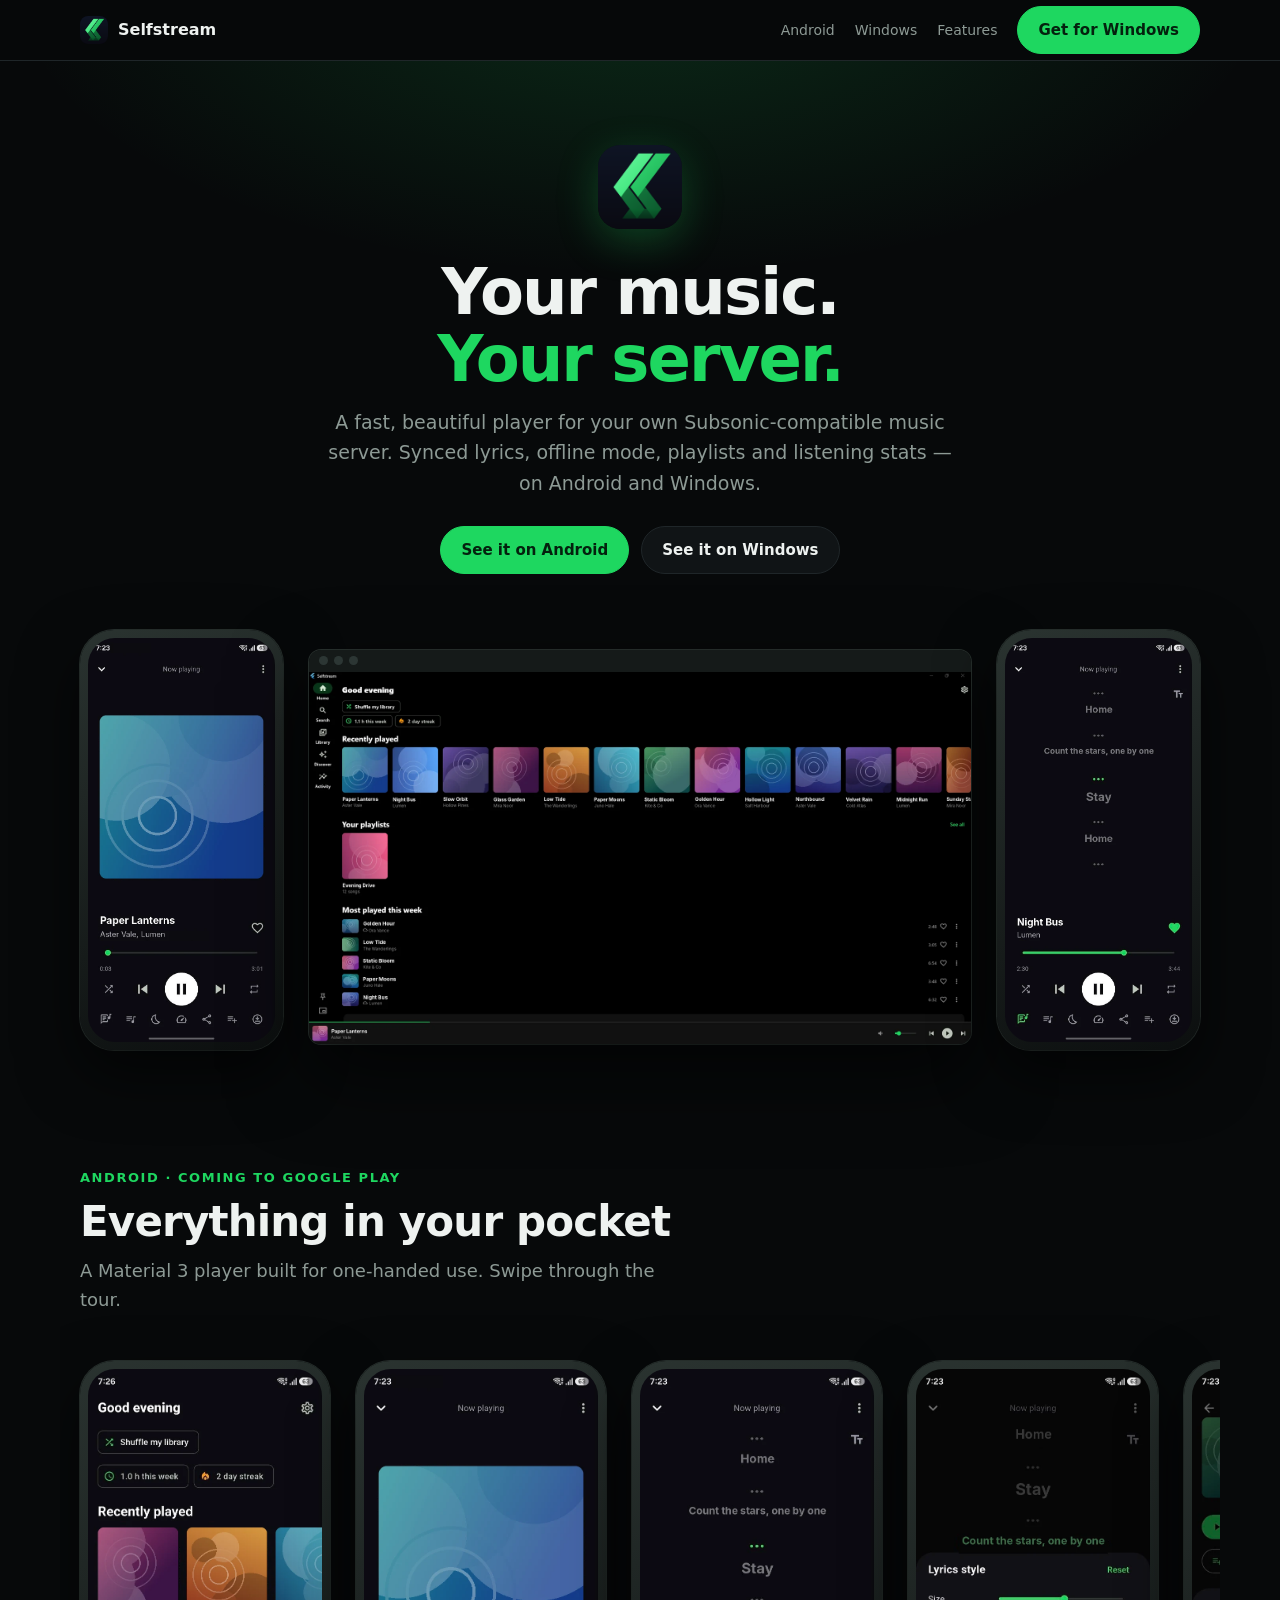
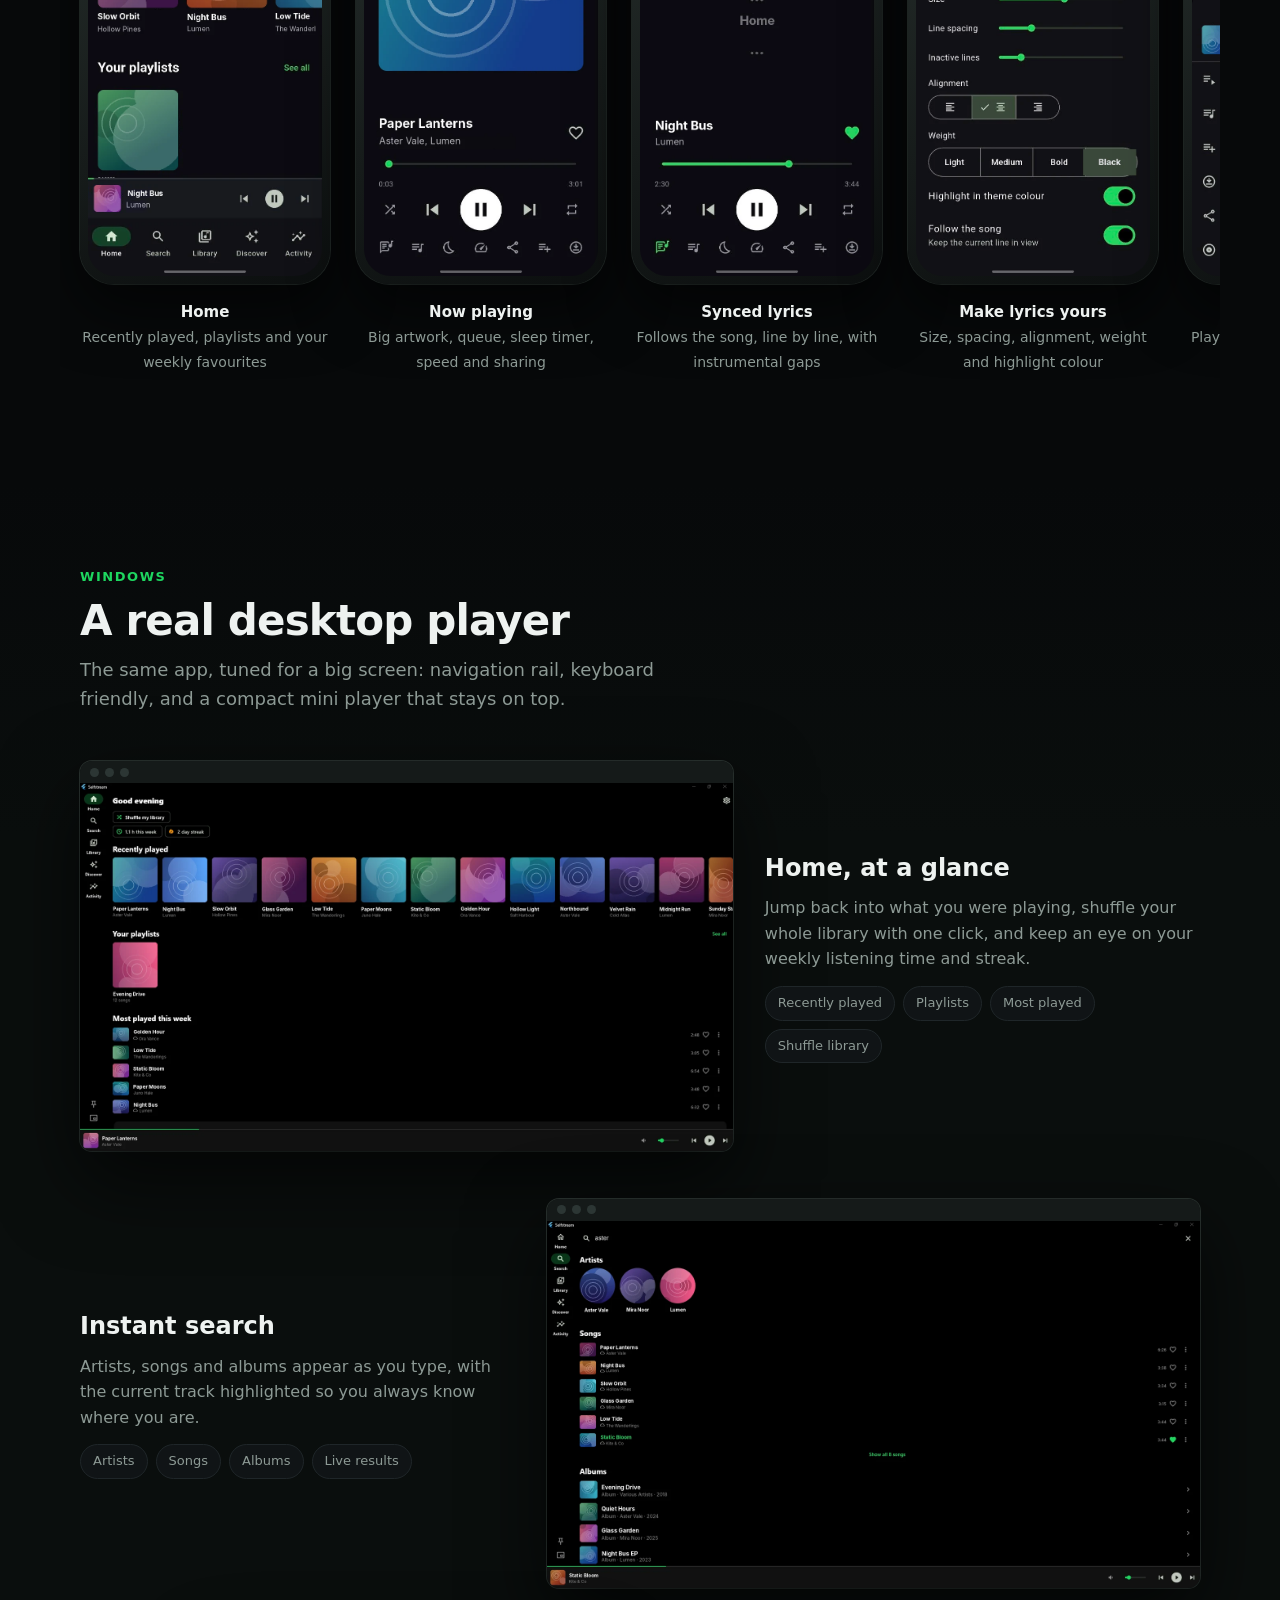
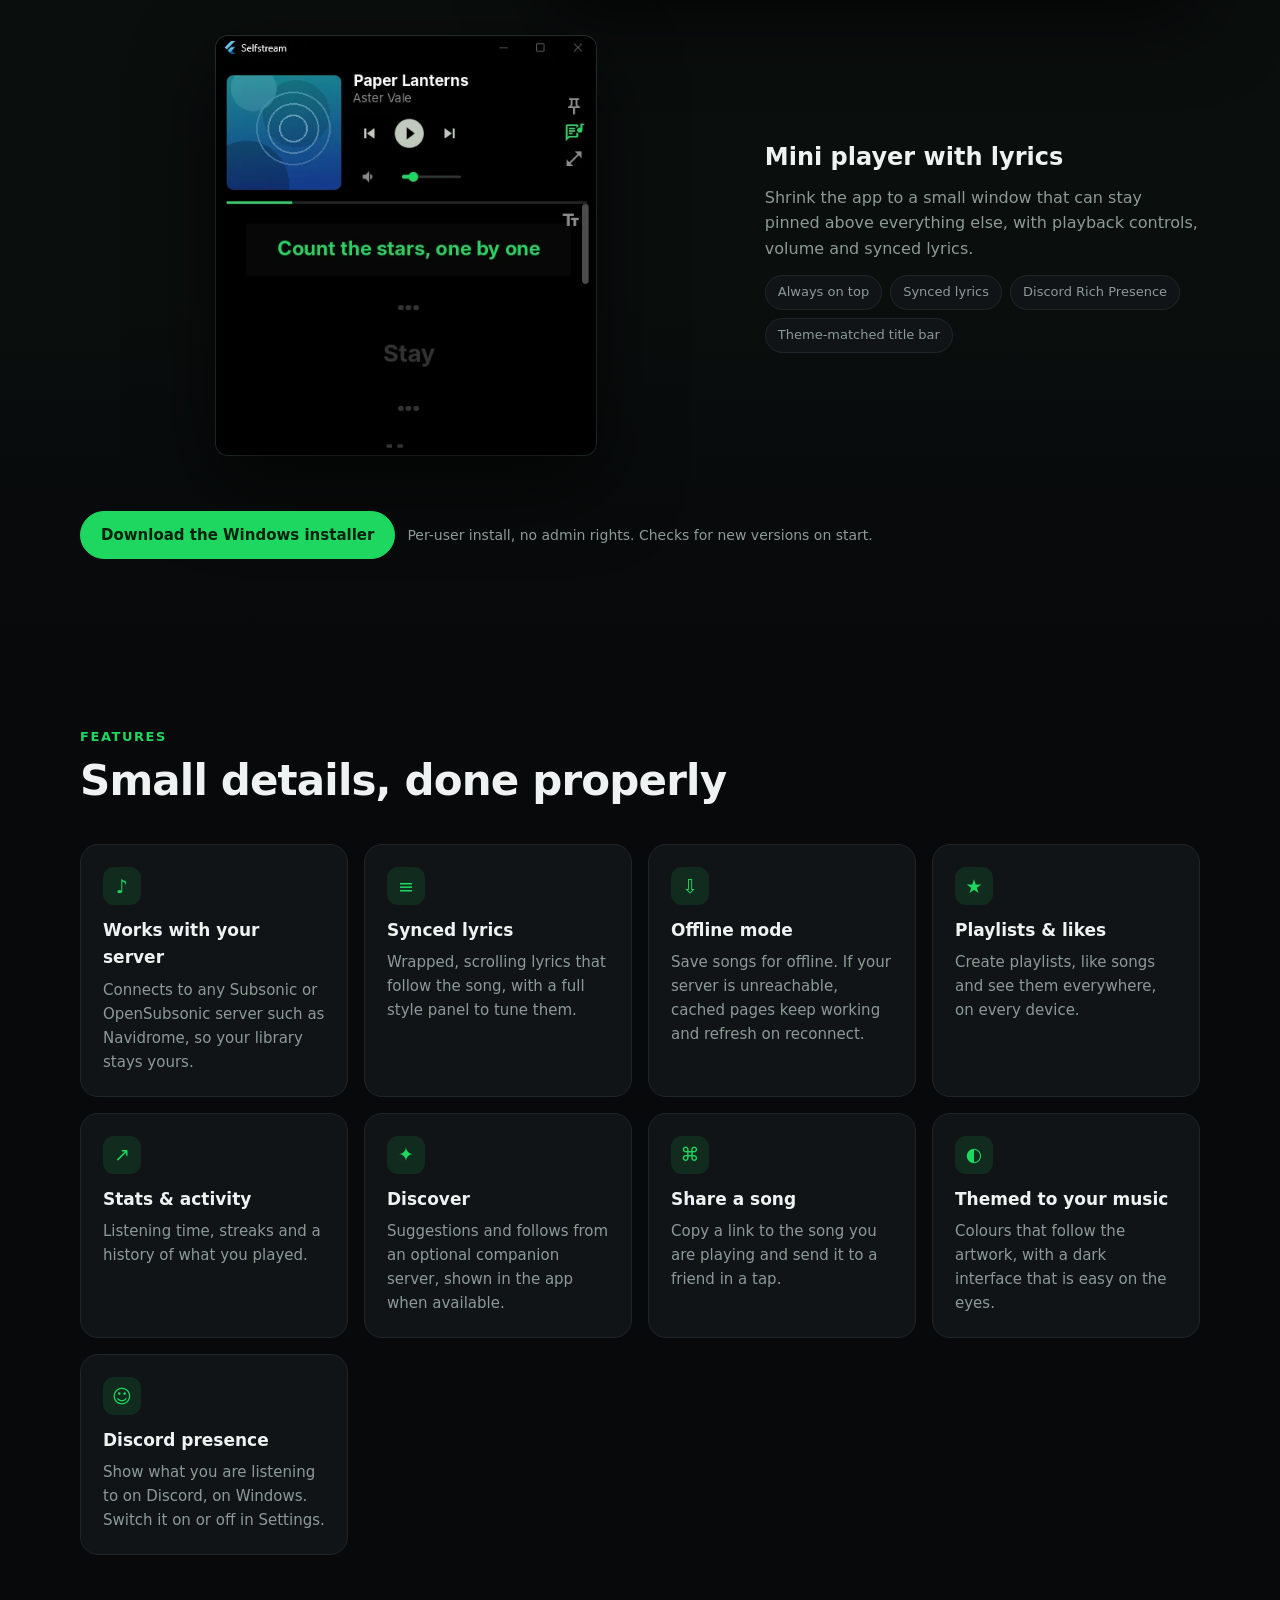
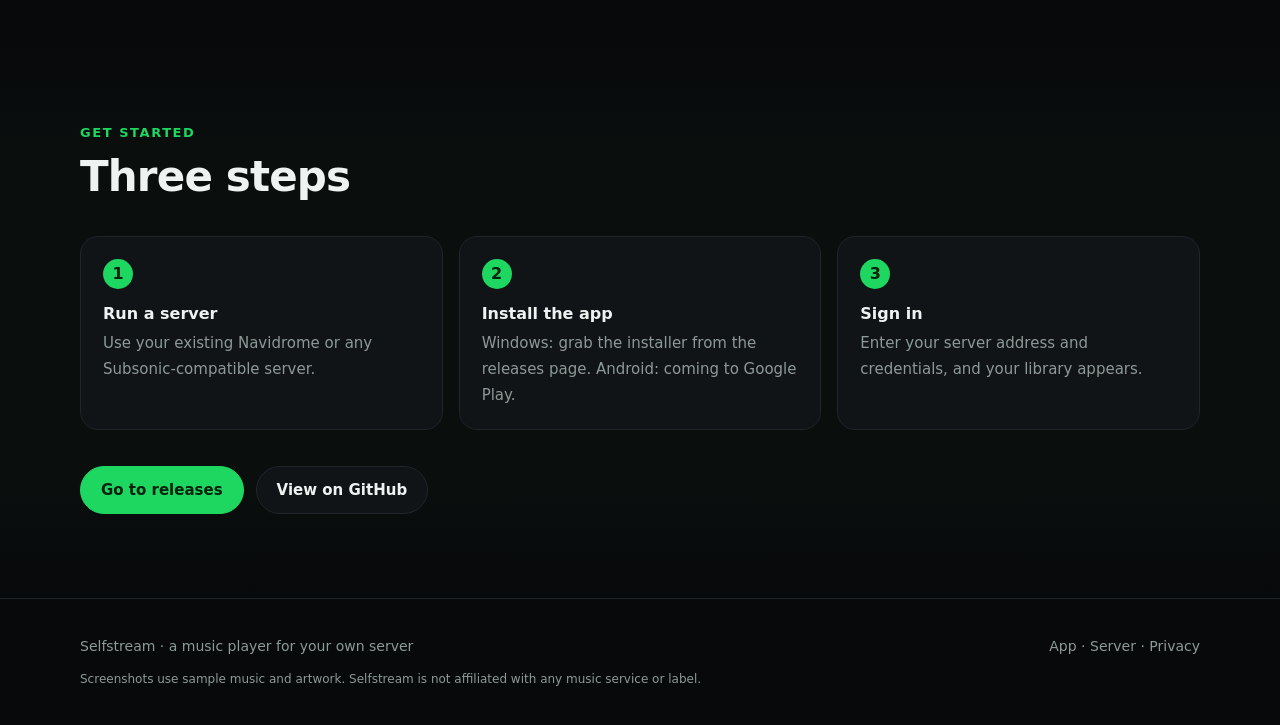
==== commit 2e64f71c: "Add a privacy policy page to the website Co-Authored-By: Claude Sonnet 5.5 <noreply@anthropic.com> C" ====
--- a/website/index.html
+++ b/website/index.html
@@ -103,7 +103,7 @@
 
 <footer><div class="wrap">
   <span>Selfstream · a music player for your own server</span>
-  <span><a href="https://github.com/TaiDies/selfstream" target="_blank" rel="noopener">App</a> · <a href="https://github.com/TaiDies/selfstream-server" target="_blank" rel="noopener">Server</a> · <a href="https://github.com/TaiDies/selfstream/blob/main/docs/PRIVACY.md" target="_blank" rel="noopener">Privacy</a></span>
+  <span><a href="https://github.com/TaiDies/selfstream" target="_blank" rel="noopener">App</a> · <a href="https://github.com/TaiDies/selfstream-server" target="_blank" rel="noopener">Server</a> · <a href="/privacy">Privacy</a></span>
 </div>
 <div class="wrap" style="margin-top:12px;font-size:12px"><span>Screenshots use sample music and artwork. Selfstream is not affiliated with any music service or label.</span></div></footer>
 </body></html>
--- a/website/style.css
+++ b/website/style.css
@@ -48,3 +48,8 @@
 footer .wrap{display:flex;flex-wrap:wrap;gap:16px;justify-content:space-between}
 footer a:hover{color:var(--text)}
 @media(max-width:820px){.split,.split.r{grid-template-columns:1fr}.hero-shots .phone{display:none}.hero-shots .win{width:100%}nav a.l{display:none}}
+.doc{padding:64px 0 80px}.doc .wrap{max-width:780px}.doc h1{font-size:clamp(30px,5vw,46px);margin:8px 0 6px}.doc h2{font-size:22px;margin:40px 0 10px;letter-spacing:-.01em}
+.doc p,.doc li{color:#c3ccc8}.doc .meta{color:var(--mute);font-size:14px;margin:0 0 24px}.doc a{color:var(--g);text-decoration:underline;text-underline-offset:3px}
+.doc ul{padding-left:20px}.tw{overflow-x:auto;border:1px solid var(--line);border-radius:14px}
+.doc table{border-collapse:collapse;width:100%;font-size:14.5px}.doc th,.doc td{text-align:left;vertical-align:top;padding:12px 14px;border-bottom:1px solid var(--line)}
+.doc th{background:var(--panel);color:var(--text)}.doc tr:last-child td{border-bottom:0}.doc td{color:#c3ccc8}.doc td:first-child{color:var(--text);min-width:160px}
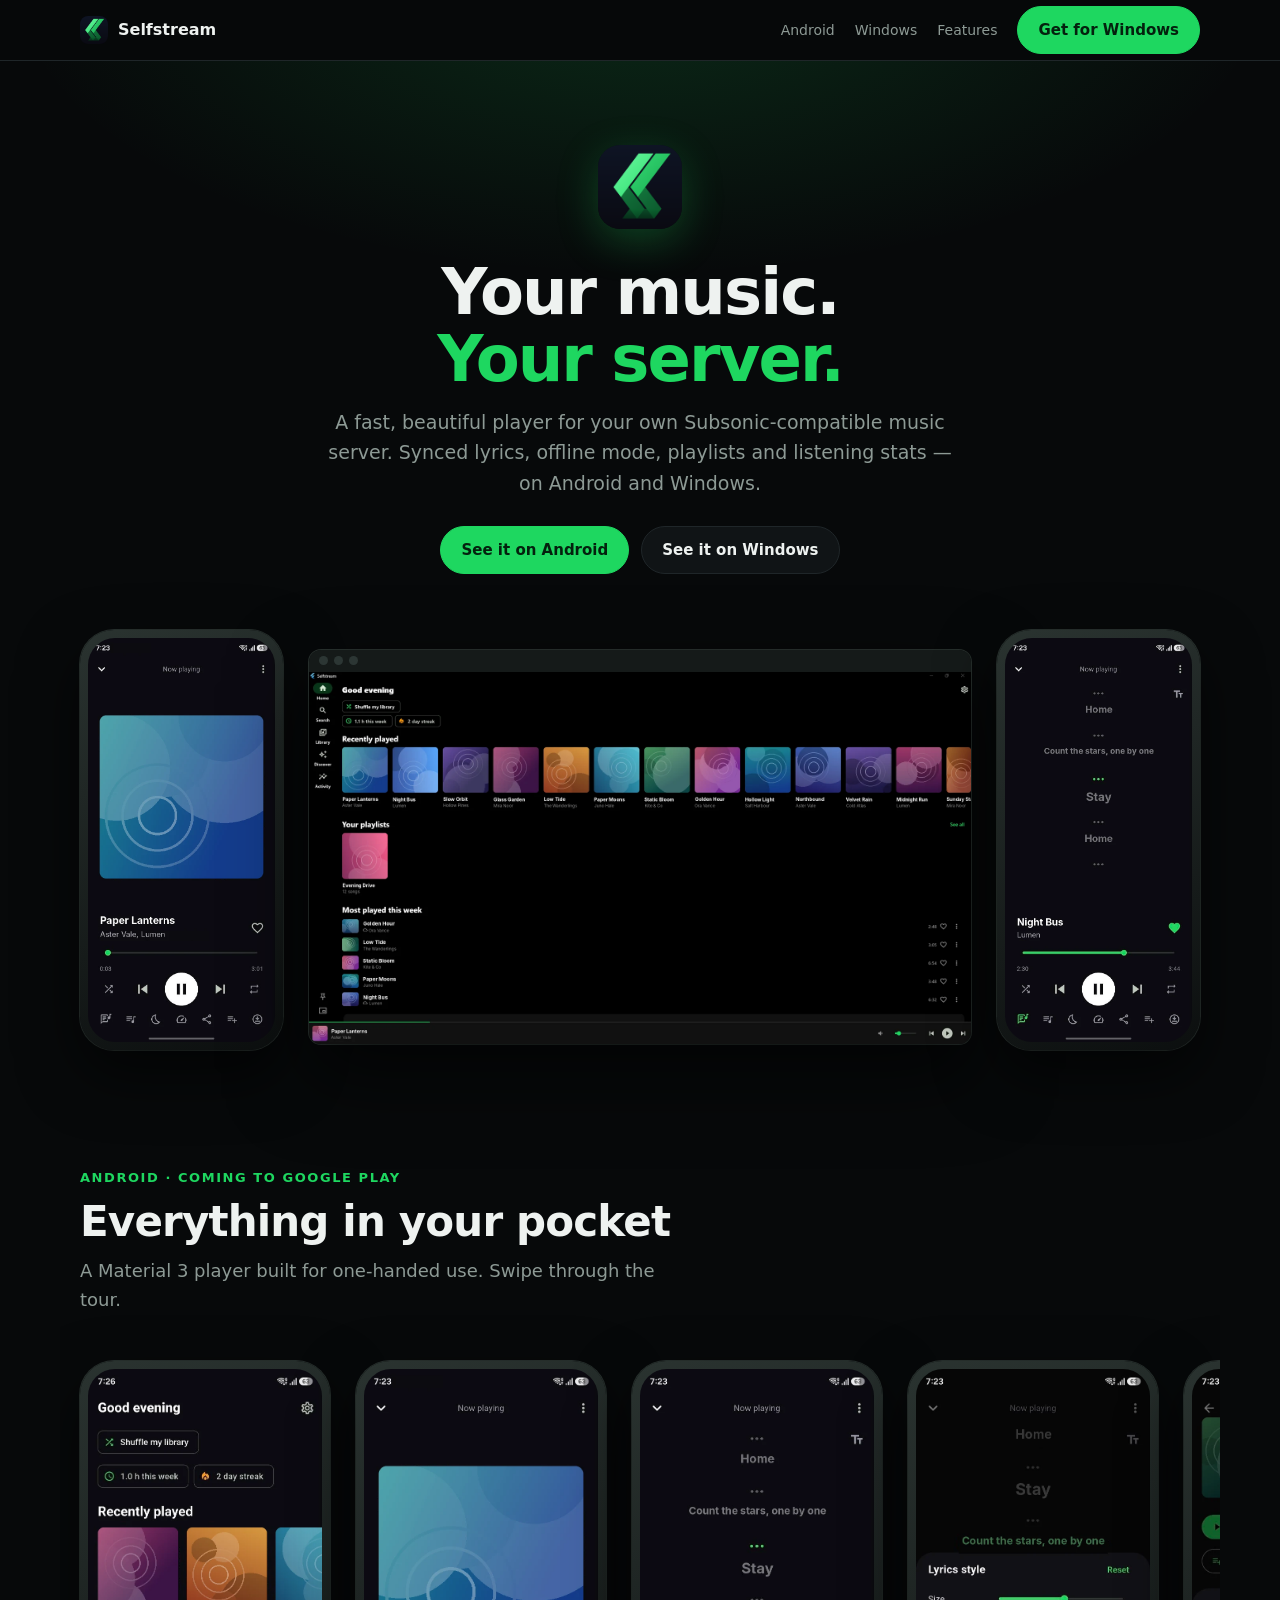
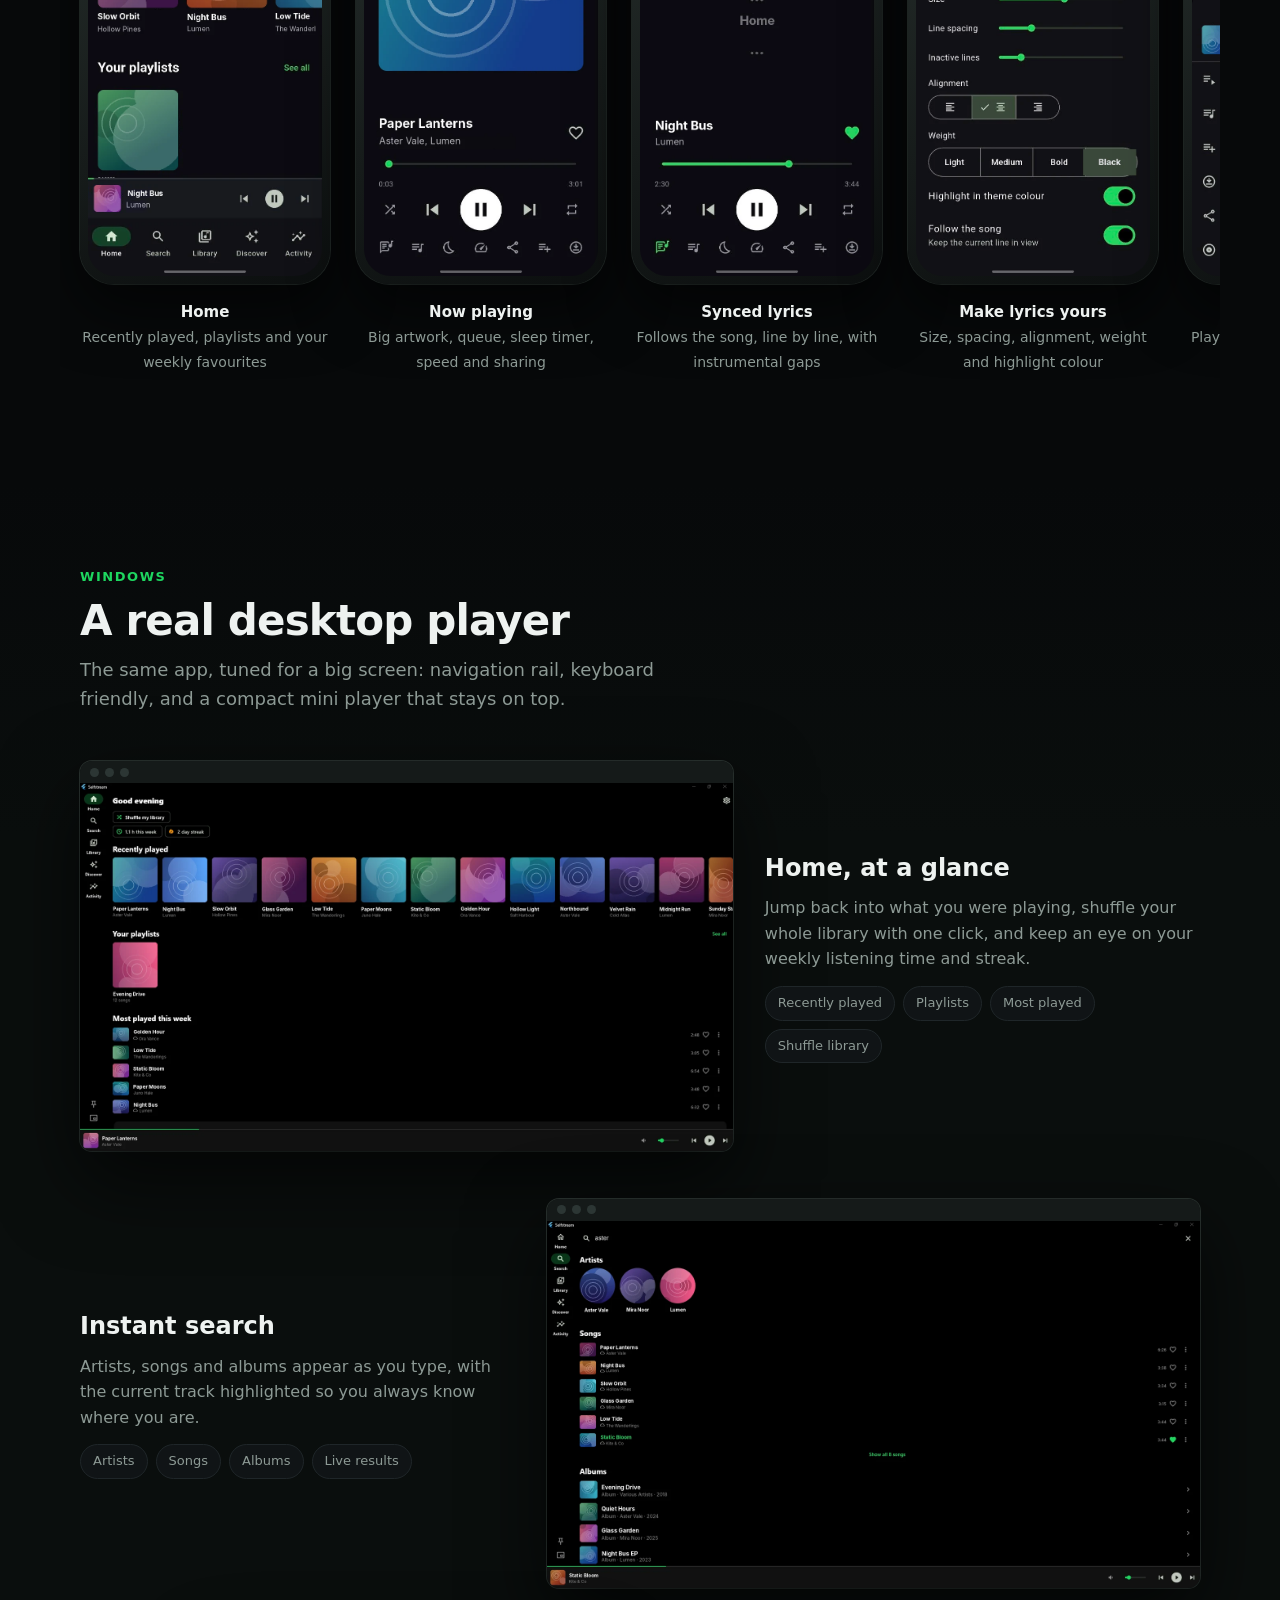
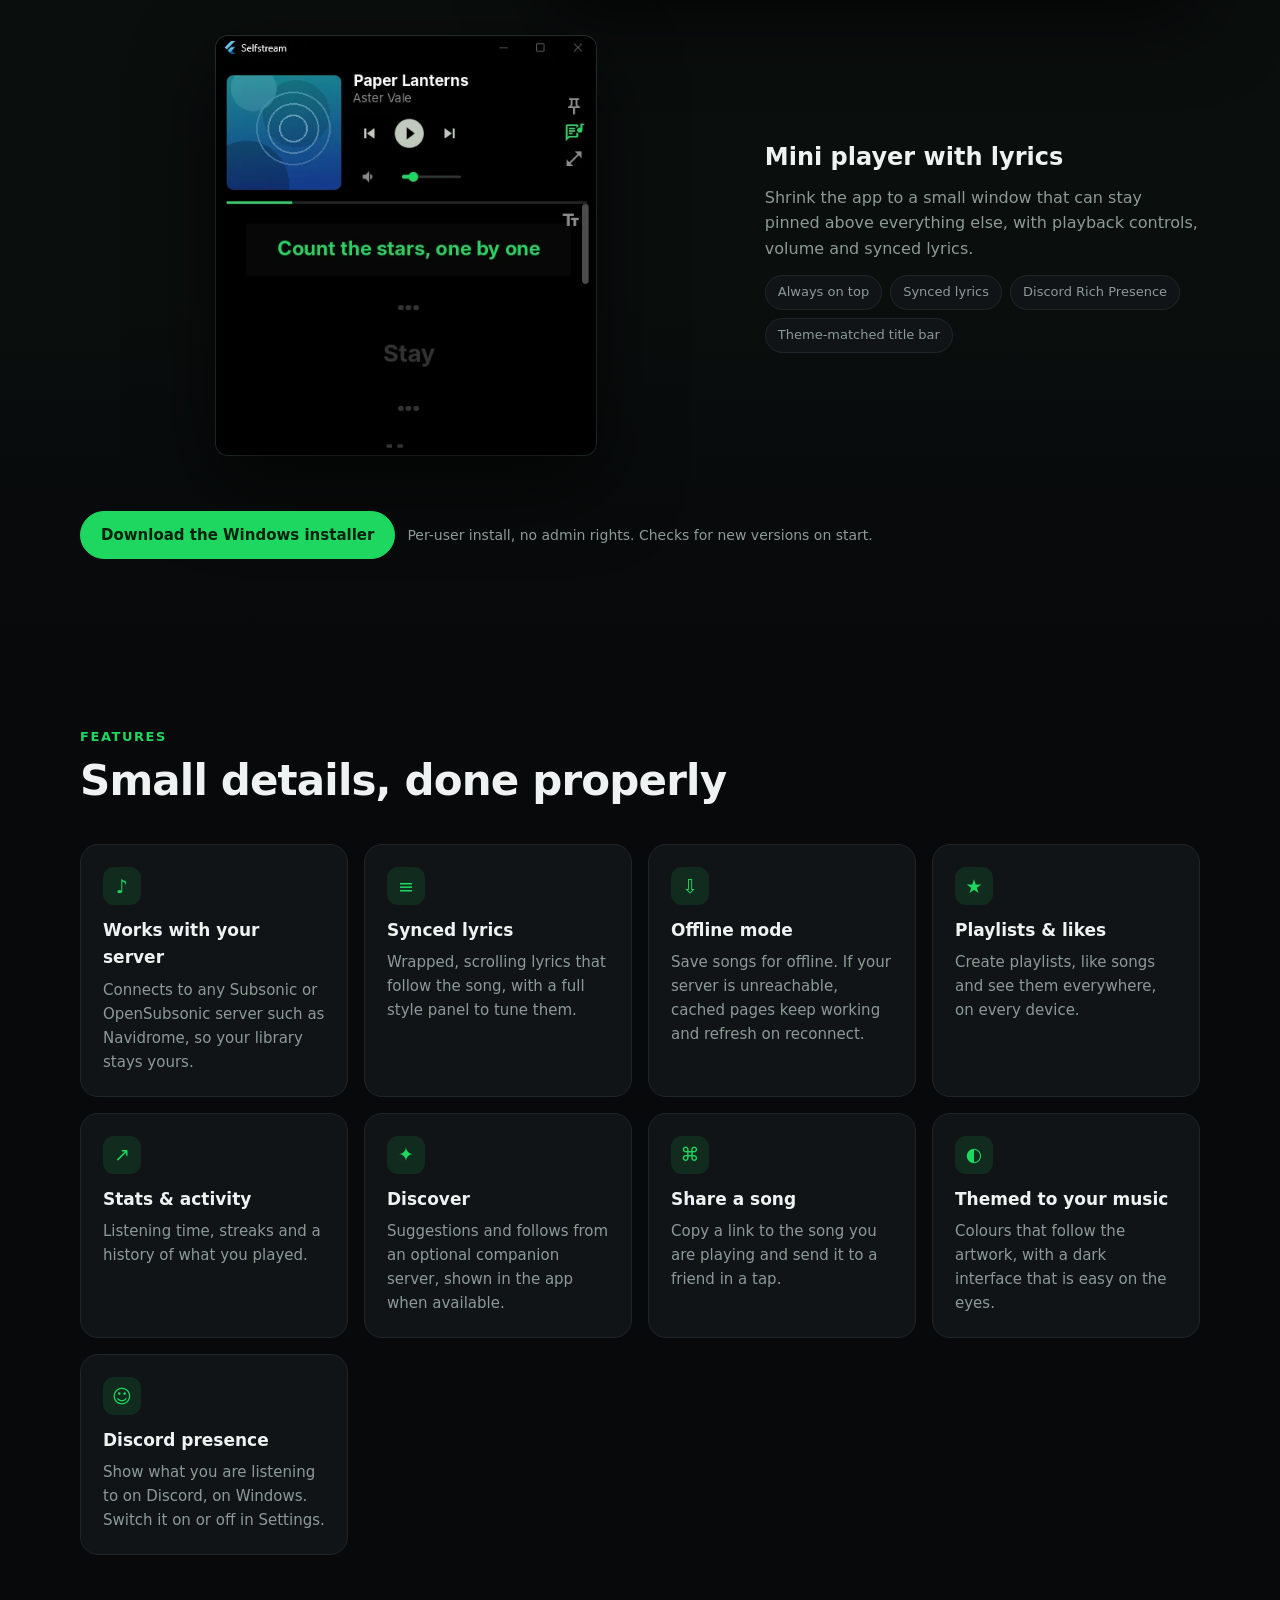
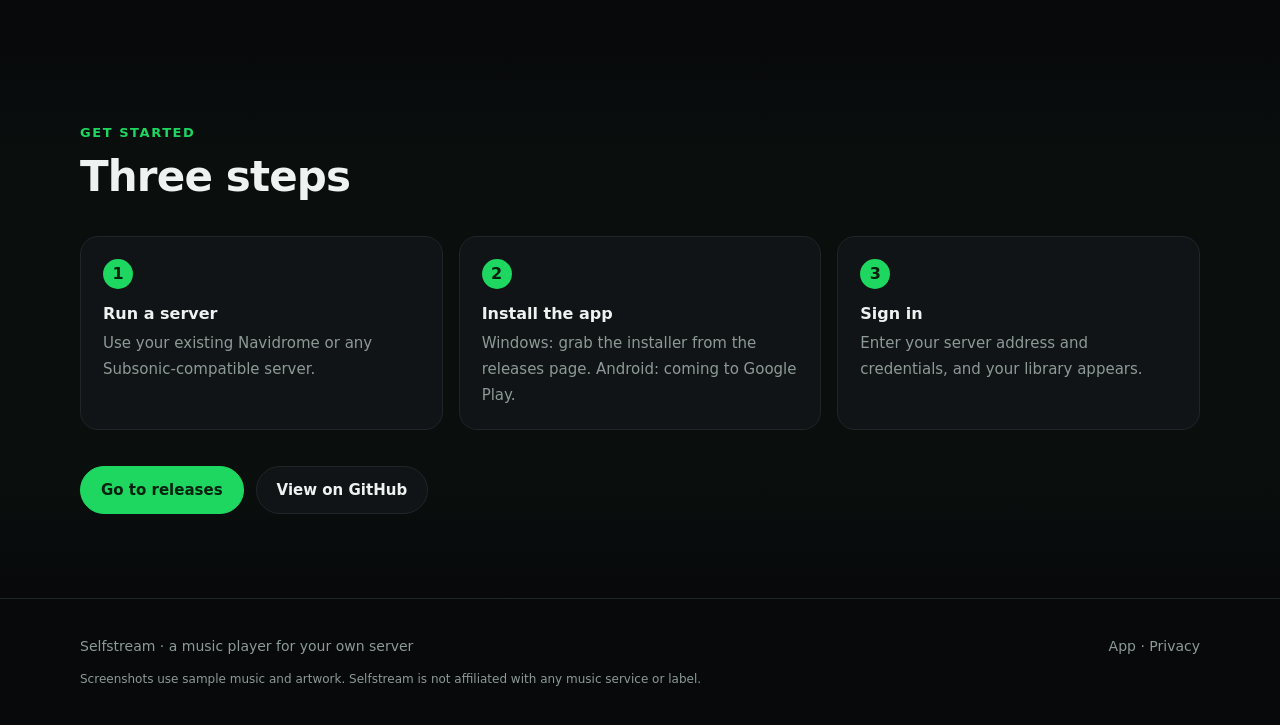
==== commit 4ab05613: "Remove links to the server repo from the app repo and website [skip ci] Co-Authored-By: Claude Sonne" ====
--- a/website/index.html
+++ b/website/index.html
@@ -103,7 +103,7 @@
 
 <footer><div class="wrap">
   <span>Selfstream · a music player for your own server</span>
-  <span><a href="https://github.com/TaiDies/selfstream" target="_blank" rel="noopener">App</a> · <a href="https://github.com/TaiDies/selfstream-server" target="_blank" rel="noopener">Server</a> · <a href="/privacy">Privacy</a></span>
+  <span><a href="https://github.com/TaiDies/selfstream" target="_blank" rel="noopener">App</a> · <a href="/privacy">Privacy</a></span>
 </div>
 <div class="wrap" style="margin-top:12px;font-size:12px"><span>Screenshots use sample music and artwork. Selfstream is not affiliated with any music service or label.</span></div></footer>
 </body></html>
